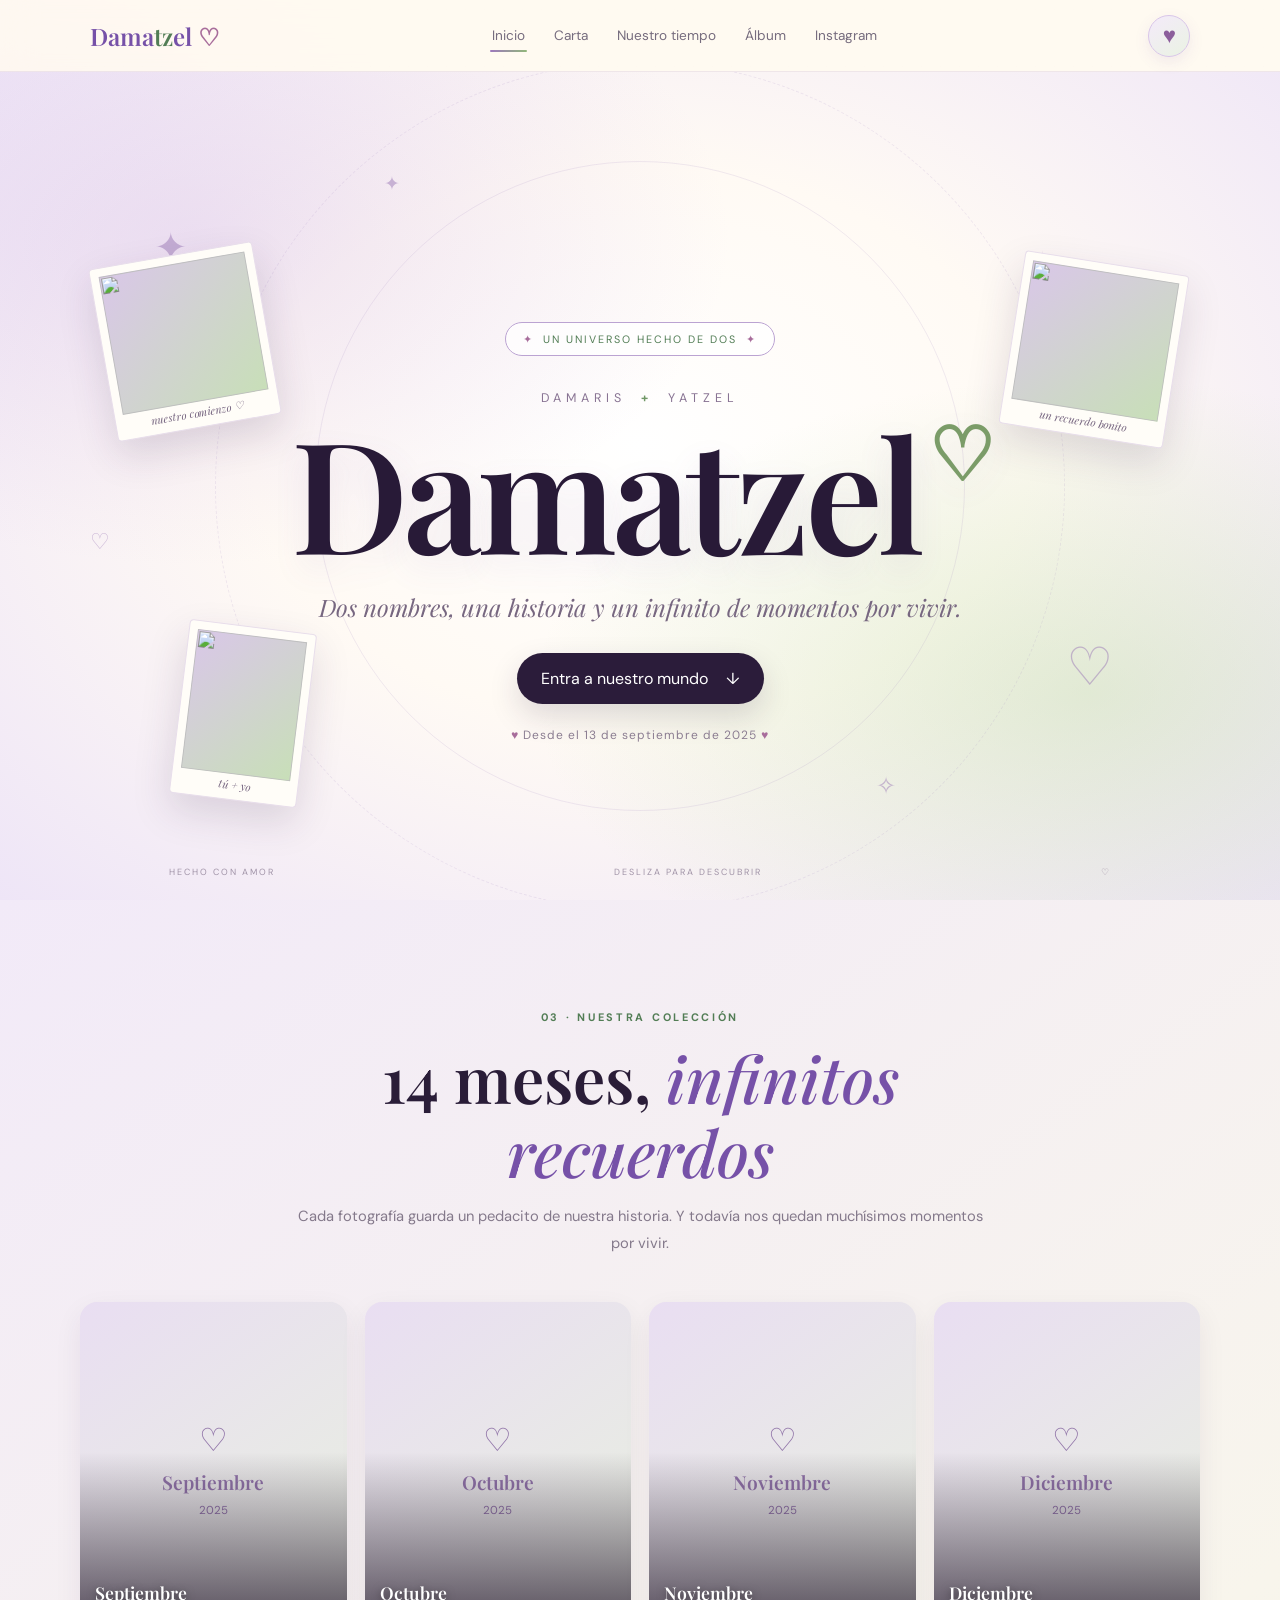
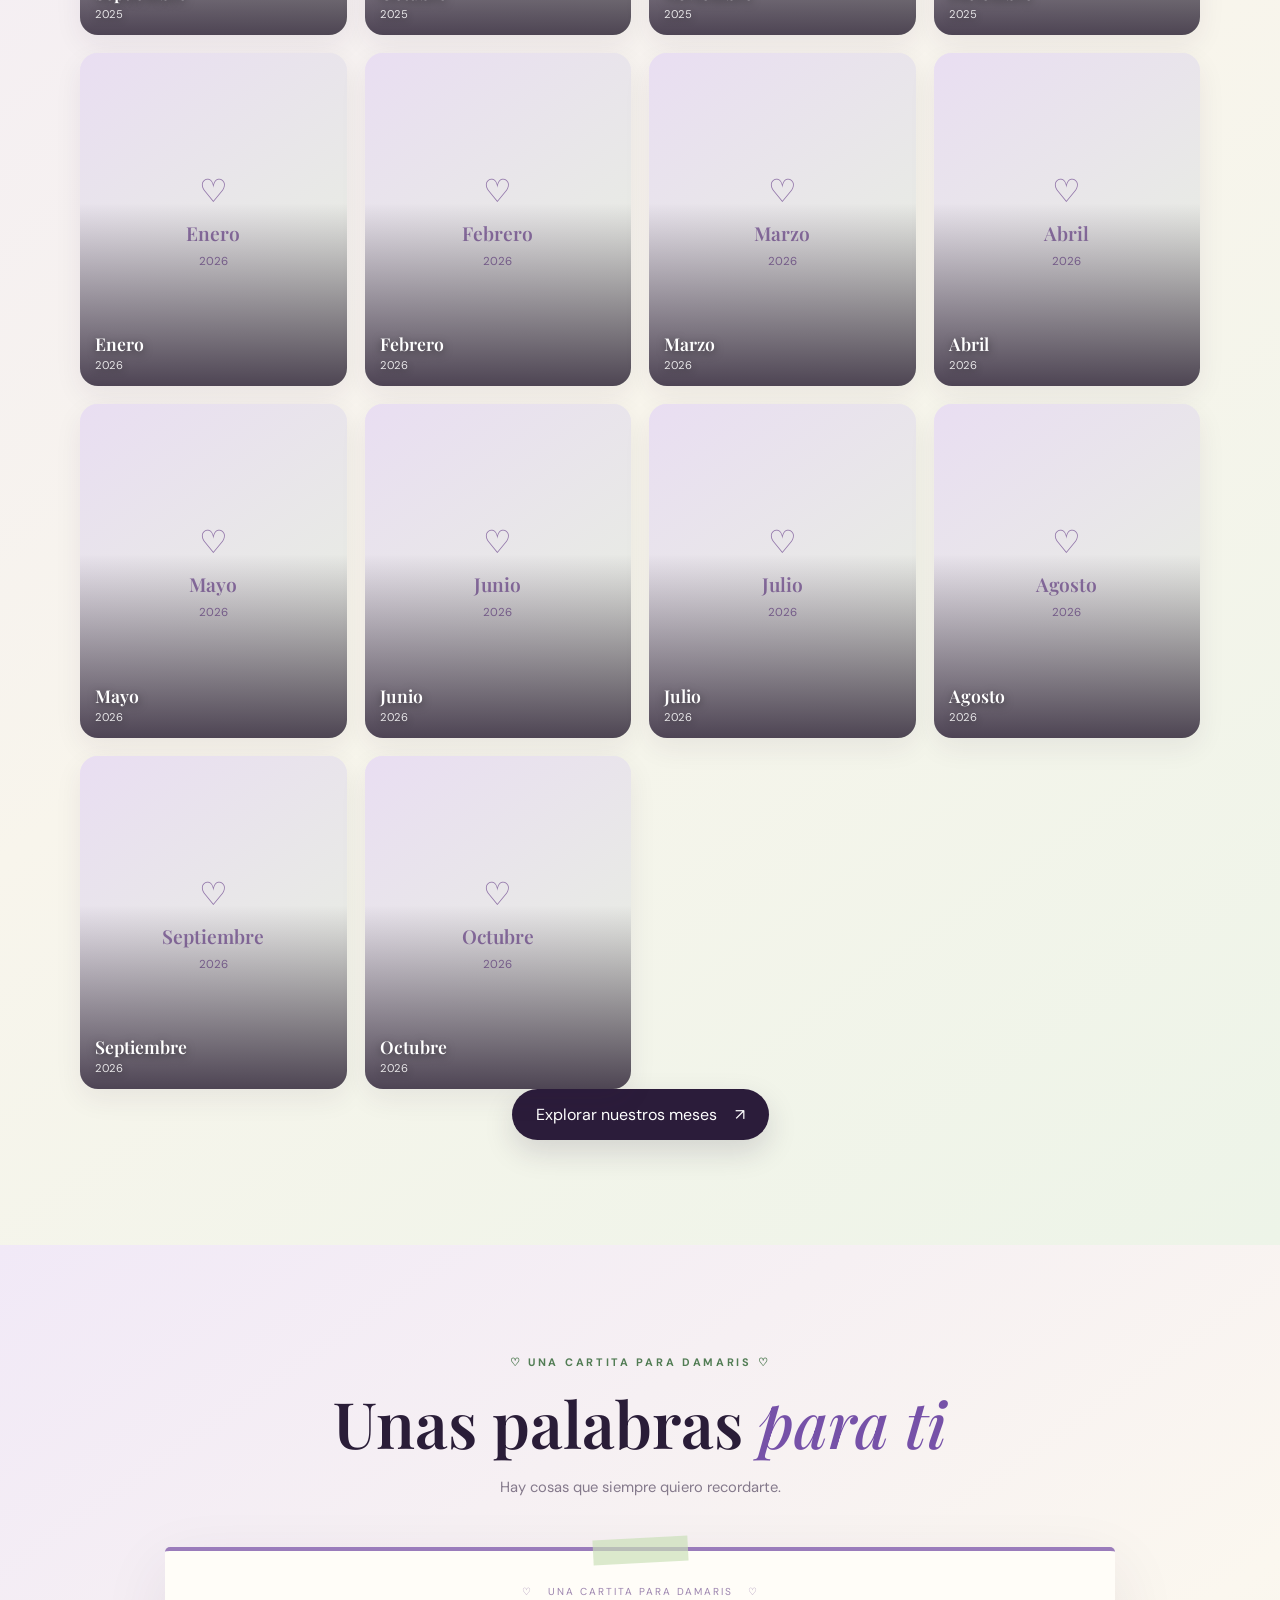
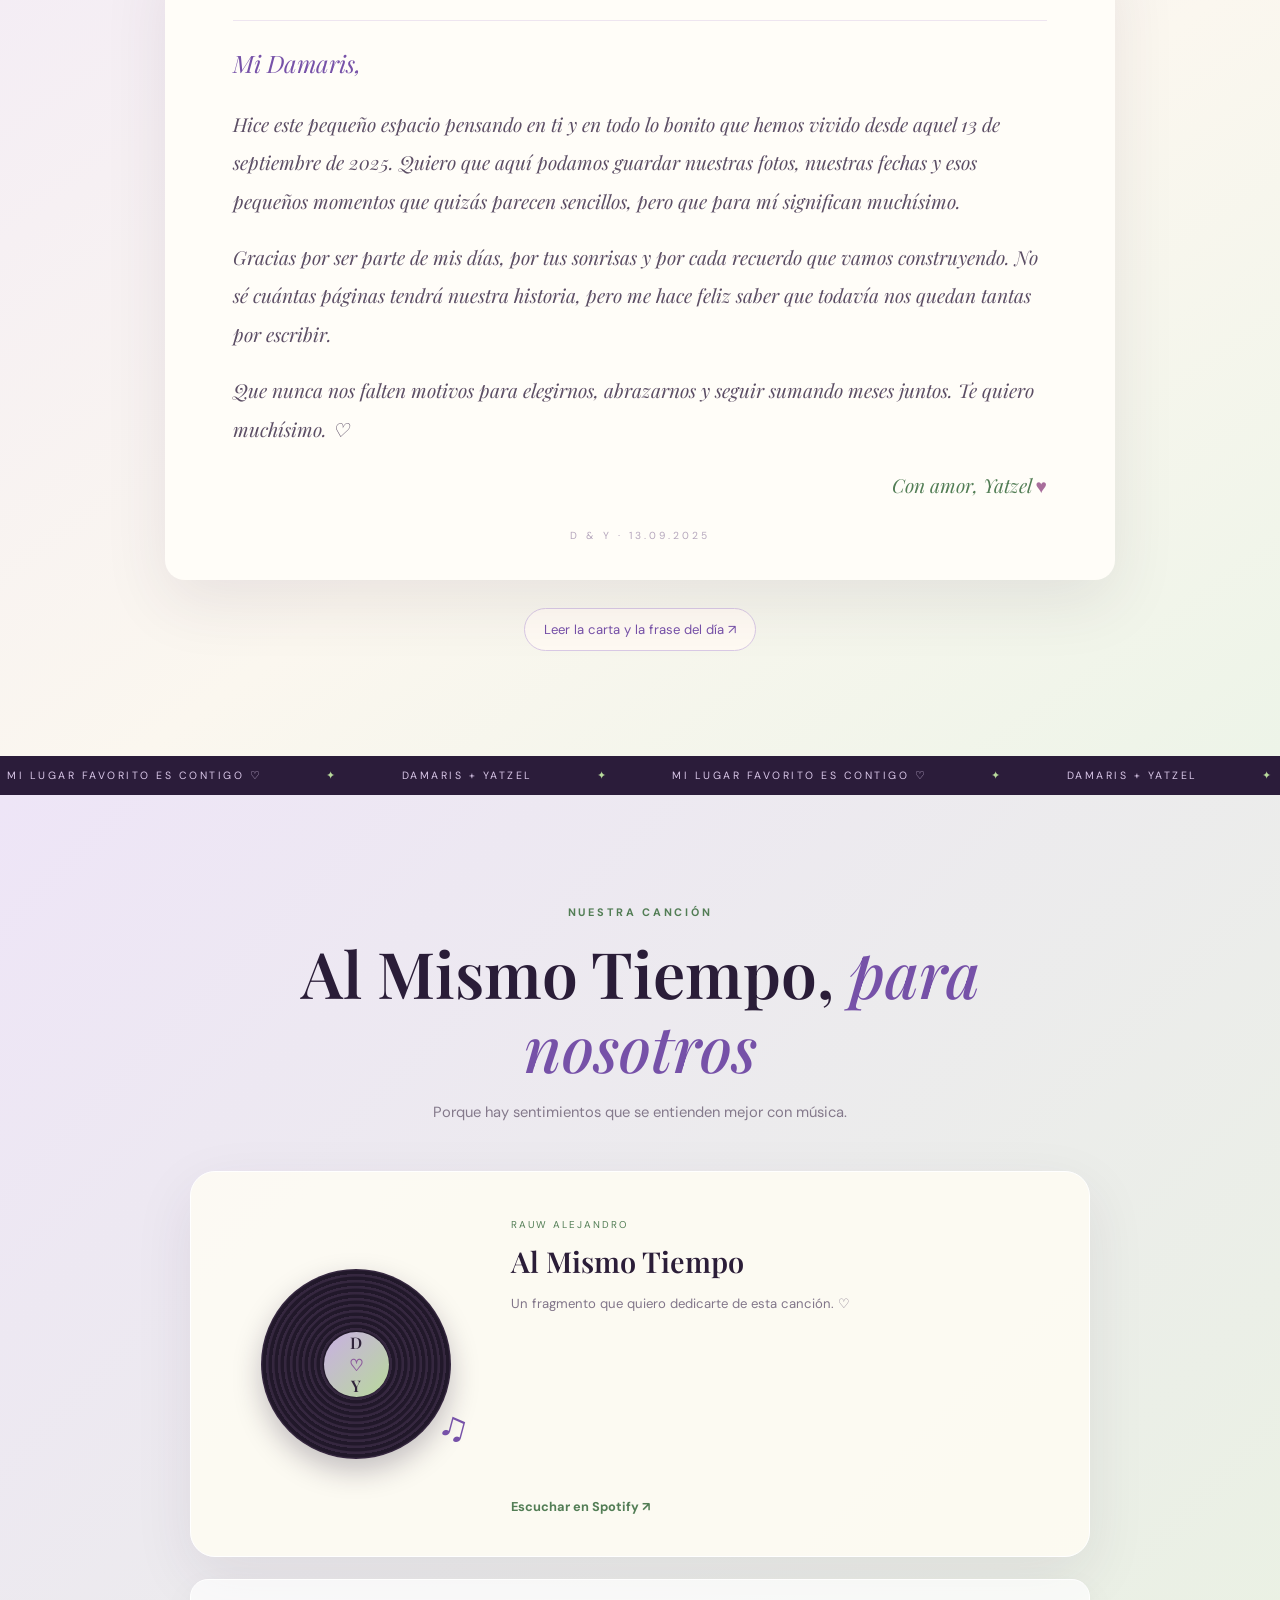
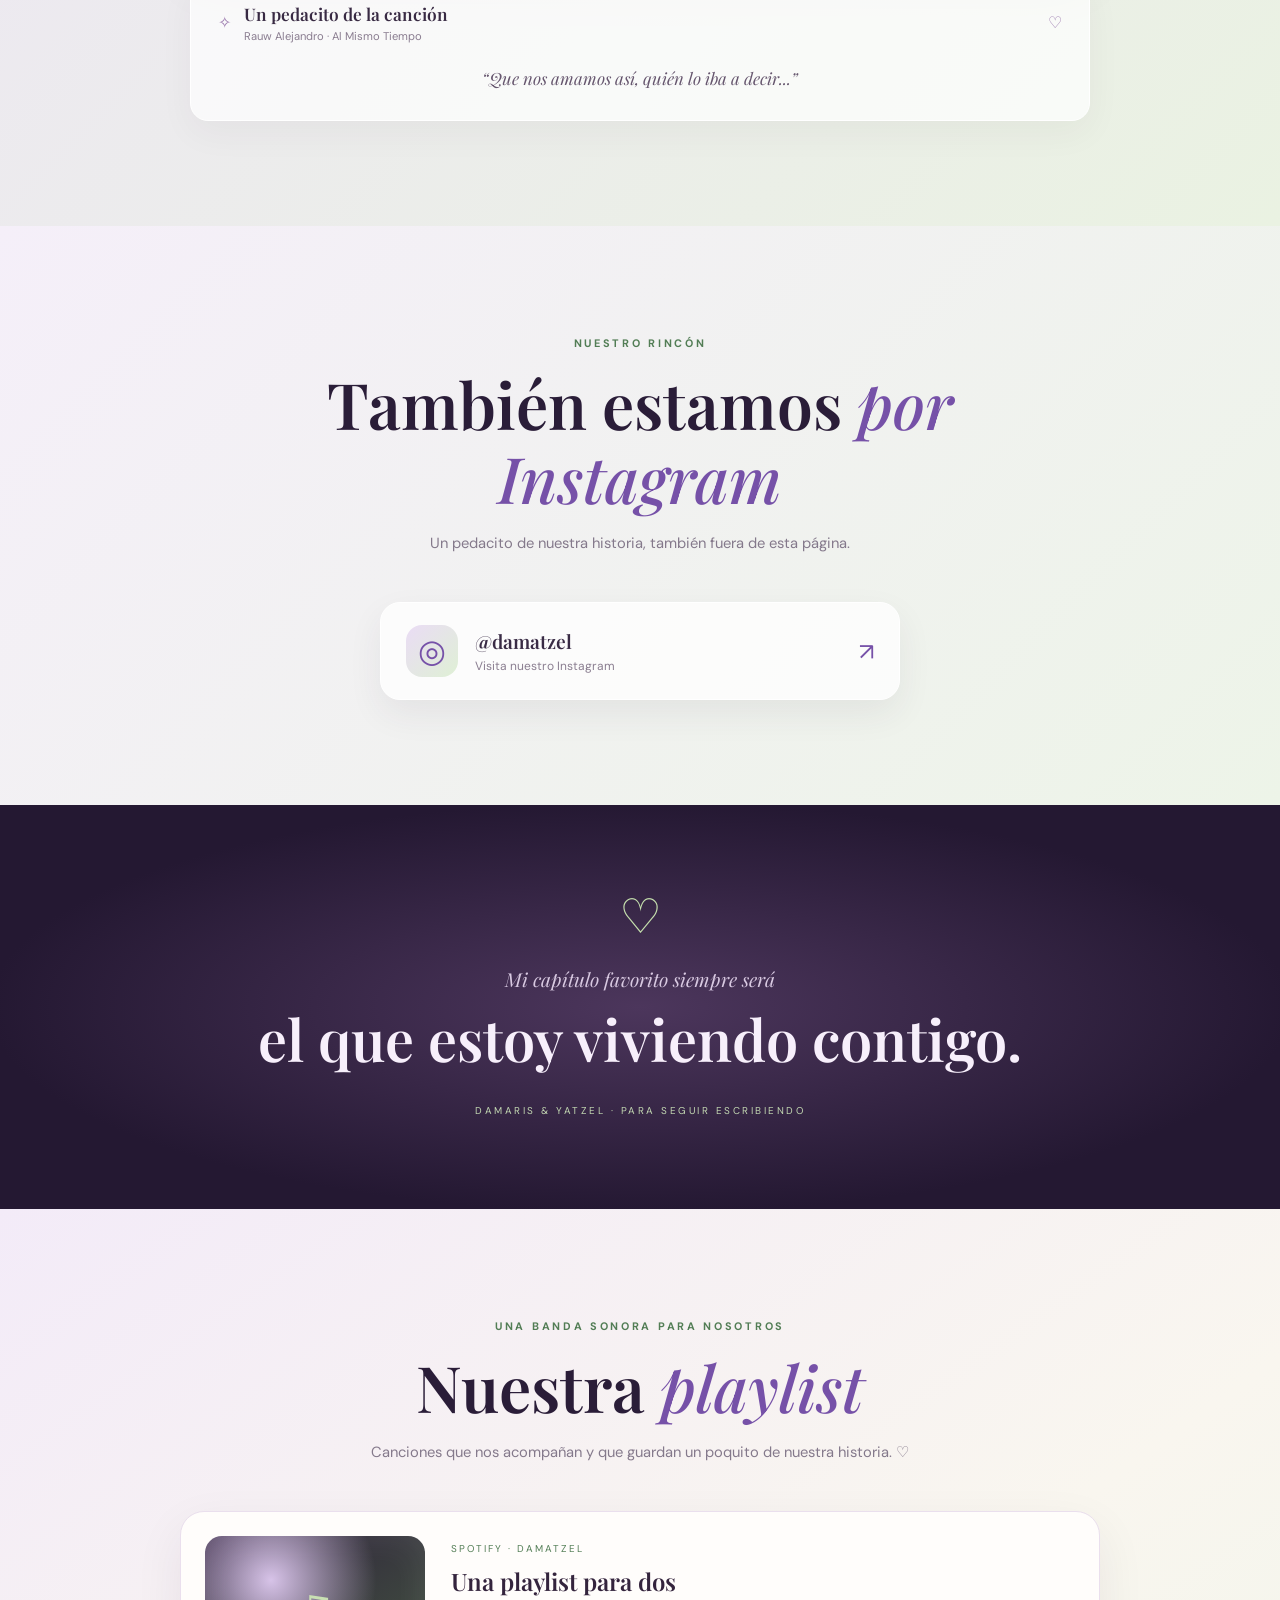
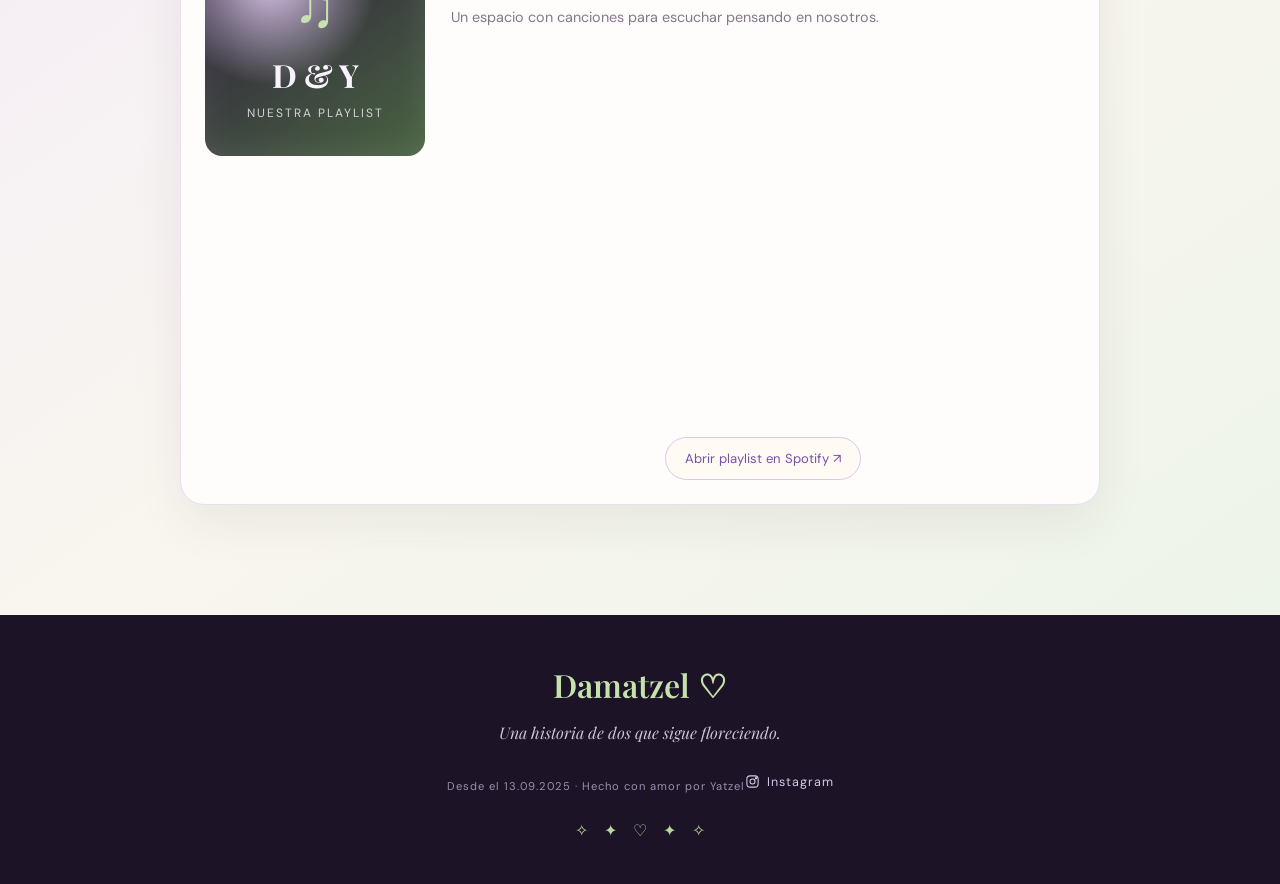
==== index.html @ e7acd014 "v1.0.1-beta Damatzel Website" ====
<!DOCTYPE html><html lang="es"><head><meta charset="UTF-8"><meta name="viewport" content="width=device-width,initial-scale=1"><meta name="theme-color" content="#24152f"><meta name="description" content="Damatzel: nuestro universo de dos."><title>Damatzel ♡ Damaris & Yatzel</title><link rel="preconnect" href="https://fonts.googleapis.com"><link rel="preconnect" href="https://fonts.gstatic.com" crossorigin><link href="https://fonts.googleapis.com/css2?family=DM+Sans:wght@400;500;600;700&family=Playfair+Display:ital,wght@0,500;0,600;0,700;1,500;1,600&display=swap" rel="stylesheet"><link rel="stylesheet" href="css/style.css"></head><body><div class="page-glow glow-a"></div><div class="page-glow glow-b"></div><div class="grain"></div><nav class="navbar"><a class="brand" href="index.html">Dama<span>tz</span>el <i>♡</i></a><div class="nav-links"><a class="active" href="index.html#inicio">Inicio</a><a href="carta.html">Carta</a><a href="tiempo.html">Nuestro tiempo</a><a href="album.html">Álbum</a><a href="index.html#instagram">Instagram</a></div><button class="heart-launch" id="heartButton" aria-label="Lanzar letras D y Y"><span>♥</span></button></nav><main><section class="hero" id="inicio">
 <div class="hero-stars" aria-hidden="true"><i>✦</i><i>✧</i><i>✿</i><i>♡</i><i>✦</i><i>✧</i><i>♡</i></div>
 <div class="hero-photo-floats" aria-hidden="true">
  <div class="float-photo float-photo-one"><img src="fotos/mes-01/foto-1.jpg" alt=""><span>nuestro comienzo ♡</span></div>
  <div class="float-photo float-photo-two"><img src="fotos/mes-02/foto-1.jpg" alt=""><span>un recuerdo bonito</span></div>
  <div class="float-photo float-photo-three"><img src="fotos/mes-03/foto-1.jpg" alt=""><span>tú + yo</span></div>
 </div>
 <div class="hero-inner">
  <div class="pill"><span>✦</span> UN UNIVERSO HECHO DE DOS <span>✦</span></div>
  <p class="names">DAMARIS <b>+</b> YATZEL</p>
  <h1>Damatzel<span>♡</span></h1>
  <p class="hero-copy">Dos nombres, una historia y un infinito de momentos por vivir.</p>
  <a class="main-btn" href="#dedicatoria">Entra a nuestro mundo <span>↓</span></a>
  <div class="hero-date"><span>♥</span> Desde el 13 de septiembre de 2025 <span>♥</span></div>
 </div>
 <div class="hero-bottom"><span>HECHO CON AMOR</span><span>DESLIZA PARA DESCUBRIR</span><span>♡</span></div>
 <div class="orbit orbit-one"></div><div class="orbit orbit-two"></div>
</section>
<section class="home-collection section" id="coleccion">
 <div class="section-head reveal"><span class="eyebrow">03 · NUESTRA COLECCIÓN</span><h2>14 meses, <em>infinitos recuerdos</em></h2><p>Cada fotografía guarda un pedacito de nuestra historia. Y todavía nos quedan muchísimos momentos por vivir.</p></div>
 <div class="home-month-grid reveal" id="homeMonthGrid"></div>
 <a class="main-btn collection-button" href="album.html">Explorar nuestros meses <span>↗</span></a>
</section>
<section class="home-letter-section section" id="dedicatoria">
 <div class="section-head reveal"><span class="eyebrow">♡ UNA CARTITA PARA DAMARIS ♡</span><h2>Unas palabras <em>para ti</em></h2><p>Hay cosas que siempre quiero recordarte.</p></div>
 <article class="letter reveal"><div class="letter-tape"></div><div class="letter-top">♡ &nbsp; UNA CARTITA PARA DAMARIS &nbsp; ♡</div>
  <div class="letter-body"><p class="dear">Mi Damaris,</p>
   <p>Hice este pequeño espacio pensando en ti y en todo lo bonito que hemos vivido desde aquel 13 de septiembre de 2025. Quiero que aquí podamos guardar nuestras fotos, nuestras fechas y esos pequeños momentos que quizás parecen sencillos, pero que para mí significan muchísimo.</p>
   <p>Gracias por ser parte de mis días, por tus sonrisas y por cada recuerdo que vamos construyendo. No sé cuántas páginas tendrá nuestra historia, pero me hace feliz saber que todavía nos quedan tantas por escribir.</p>
   <p>Que nunca nos falten motivos para elegirnos, abrazarnos y seguir sumando meses juntos. Te quiero muchísimo. ♡</p>
   <p class="signature">Con amor, Yatzel <b>♥</b></p>
  </div><div class="letter-foot">D & Y · 13.09.2025</div></article>
 <a class="back-link home-letter-link" href="carta.html">Leer la carta y la frase del día ↗</a>
</section>
<div class="ticker"><div class="ticker-track"><span>MI LUGAR FAVORITO ES CONTIGO ♡</span><span>✦</span><span>DAMARIS + YATZEL</span><span>✦</span><span>MI LUGAR FAVORITO ES CONTIGO ♡</span><span>✦</span><span>DAMARIS + YATZEL</span><span>✦</span></div></div><section class="song-section section" id="cancion">
 <div class="section-head reveal"><span class="eyebrow">NUESTRA CANCIÓN</span><h2>Al Mismo Tiempo, <em>para nosotros</em></h2><p>Porque hay sentimientos que se entienden mejor con música.</p></div>
 <div class="song-card reveal"><div class="vinyl-wrap"><div class="vinyl"><div class="vinyl-center">D<span>♡</span>Y</div></div><div class="vinyl-note">♫</div></div>
  <div class="song-content"><span class="song-kicker">RAUW ALEJANDRO</span><h3>Al Mismo Tiempo</h3><p>Un fragmento que quiero dedicarte de esta canción. ♡</p>
   <div class="spotify-frame" id="spotifyFrame"><div class="spotify-empty"><span>♫</span><b>Committed · Rauw Alejandro</b><small>Nuestra canción ♡</small></div></div>
   <a class="spotify-link" id="spotifyOpen" href="#" target="_blank" rel="noopener" hidden>Escuchar en Spotify ↗</a>
  </div>
 </div>
 <div class="lyrics-card reveal"><div class="lyrics-heading"><span>✧</span><div><b>Un pedacito de la canción</b><small>Rauw Alejandro · Al Mismo Tiempo</small></div><span>♡</span></div><div class="lyrics-text" id="lyricsText">“Que nos amamos así, quién lo iba a decir...”</div></div>
</section><section class="instagram-section section" id="instagram"><div class="section-head reveal"><span class="eyebrow">NUESTRO RINCÓN</span><h2>También estamos <em>por Instagram</em></h2><p>Un pedacito de nuestra historia, también fuera de esta página.</p></div><a class="instagram-card reveal" href="https://www.instagram.com/damatzel" target="_blank" rel="noopener"><span class="instagram-icon">◎</span><span><b>@damatzel</b><small>Visita nuestro Instagram</small></span><span class="instagram-arrow">↗</span></a></section><section class="final-section"><div class="final-heart">♡</div><p>Mi capítulo favorito siempre será</p><h2>el que estoy viviendo contigo.</h2><span>DAMARIS & YATZEL · PARA SEGUIR ESCRIBIENDO</span></section>
</main>
<section class="playlist-section section" id="playlist">
 <div class="section-head reveal"><span class="eyebrow">UNA BANDA SONORA PARA NOSOTROS</span><h2>Nuestra <em>playlist</em></h2><p>Canciones que nos acompañan y que guardan un poquito de nuestra historia. ♡</p></div>
 <div class="playlist-card reveal">
  <div class="playlist-cover"><span>♫</span><b>D & Y</b><small>nuestra playlist</small></div>
  <div class="playlist-player"><span class="song-kicker">SPOTIFY · DAMATZEL</span><h3>Una playlist para dos</h3><p>Un espacio con canciones para escuchar pensando en nosotros.</p>
   <iframe title="Nuestra playlist de Spotify" src="https://open.spotify.com/embed/playlist/7DwwKY66xUfmADkGNEHKrC?si=df0e88a4c7e1416f" width="100%" height="352" frameborder="0" allow="autoplay; clipboard-write; encrypted-media; fullscreen; picture-in-picture" loading="lazy"></iframe>
   <a class="back-link" href="https://open.spotify.com/playlist/7DwwKY66xUfmADkGNEHKrC?si=df0e88a4c7e1416f" target="_blank" rel="noopener">Abrir playlist en Spotify ↗</a>
  </div>
 </div>
</section>
<footer><div class="footer-brand">Damatzel ♡</div><p>Una historia de dos que sigue floreciendo.</p><small>Desde el 13.09.2025 · Hecho con amor por Yatzel</small><a class="footer-instagram" href="https://www.instagram.com/_bryqnn" target="_blank" rel="noopener" aria-label="Instagram de Yatzel"><svg viewBox="0 0 24 24" aria-hidden="true"><rect x="3" y="3" width="18" height="18" rx="5"></rect><circle cx="12" cy="12" r="4"></circle><circle cx="17.5" cy="6.8" r="1"></circle></svg><span>Instagram</span></a><div class="footer-stars">✧　✦　♡　✦　✧</div></footer><div class="hearts-layer" id="heartsLayer" aria-hidden="true"></div><script src="js/home-gallery.js"></script><script src="js/config.js"></script><script src="js/song.js"></script><script src="js/app.js"></script></body></html>
---- css/style.css ----
*{box-sizing:border-box}html{scroll-behavior:smooth}body{margin:0;color:#30243b;background:#fffaf3;font-family:"DM Sans",sans-serif;overflow-x:hidden}a{color:inherit;text-decoration:none}button{font:inherit}.page-glow{position:fixed;z-index:-3;pointer-events:none;border-radius:50%;filter:blur(100px);opacity:.38}.glow-a{width:520px;height:520px;background:#c7a4ed;top:4%;left:-260px}.glow-b{width:560px;height:560px;background:#b8d99b;right:-280px;top:45%}.grain{position:fixed;inset:0;z-index:-2;pointer-events:none;opacity:.12;background-image:radial-gradient(#7651a8 0.6px,transparent .6px);background-size:19px 19px}.navbar{height:72px;position:sticky;top:0;z-index:20;display:flex;align-items:center;justify-content:space-between;padding:0 clamp(18px,7vw,100px);background:#fffaf0dc;backdrop-filter:blur(17px);border-bottom:1px solid #7651a81e}.brand,.footer-brand{font:600 1.5rem "Playfair Display";color:#7651a8}.brand span{color:#527d55}.brand i{font-style:normal;color:#a86d9b}.nav-links{display:flex;gap:25px;color:#766c7e;font-size:.85rem}.nav-links a:hover{color:#7651a8}.heart-launch{width:42px;height:42px;border-radius:50%;border:1px solid #d8c5e8;background:linear-gradient(145deg,#f4eafa,#eaf3e3);color:#8c5e9c;font-size:1.4rem;cursor:pointer;box-shadow:0 5px 15px #7651a81a;transition:.25s}.heart-launch:hover{transform:scale(1.12) rotate(-10deg)}.hero{min-height:calc(100vh - 72px);display:grid;place-items:center;text-align:center;position:relative;overflow:hidden;background:radial-gradient(ellipse at 50% 45%,#fff 0,#fffaf4 43%,#eee5f7 100%)}.hero:before{content:"";position:absolute;inset:0;background:radial-gradient(ellipse at 15% 20%,#c8a9e64c,transparent 35%),radial-gradient(ellipse at 85% 75%,#b7d99b5c,transparent 36%)}.hero-inner{position:relative;z-index:2;padding:65px 20px 95px;animation:heroIn 1.2s both}.pill{display:inline-flex;gap:9px;align-items:center;border:1px solid #bba3d2;border-radius:99px;padding:9px 17px;color:#527d55;background:#ffffffb8;font-size:.67rem;letter-spacing:2px}.pill span{color:#a86d9b}.names{margin:34px 0 7px;color:#887393;letter-spacing:5px;font-size:.78rem}.names b{color:#709766;margin:0 7px}.hero h1{font:600 clamp(4.2rem,13vw,9.7rem)/1 "Playfair Display";letter-spacing:-5px;color:#281a37;margin:0;text-shadow:0 12px 35px #7651a81c}.hero h1 span{color:#7b9c68;font-size:.48em;vertical-align:top;margin-left:8px;display:inline-block;animation:heartbeat 1.8s infinite}.hero-copy{font:italic clamp(1.1rem,3vw,1.5rem) "Playfair Display";color:#776780;margin:23px 0 30px}.main-btn{display:inline-flex;gap:18px;align-items:center;background:#2b1c3a;color:#fff;padding:15px 24px;border-radius:99px;box-shadow:0 12px 30px #2b1c3a26;transition:.3s}.main-btn:hover{background:#7651a8;transform:translateY(-4px)}.hero-date{margin-top:23px;font-size:.75rem;color:#8b7d91;letter-spacing:1px}.hero-date span{color:#a86d9b}.hero-stars i{position:absolute;font-style:normal;color:#9c7ab7;opacity:.5;animation:float 6s ease-in-out infinite}.hero-stars i:nth-child(1){left:12%;top:18%;font-size:2.5rem}.hero-stars i:nth-child(2){right:17%;top:20%;font-size:3rem;animation-delay:-2s}.hero-stars i:nth-child(3){left:19%;bottom:20%;font-size:2.3rem;animation-delay:-4s}.hero-stars i:nth-child(4){right:13%;bottom:24%;font-size:3.3rem;animation-delay:-1s}.hero-stars i:nth-child(5){left:30%;top:12%;font-size:1.2rem}.hero-stars i:nth-child(6){right:30%;bottom:12%;font-size:1.5rem}.hero-stars i:nth-child(7){left:7%;top:55%;font-size:1.4rem}.orbit{position:absolute;width:min(70vw,650px);height:min(70vw,650px);border:1px solid #9a7cbb25;border-radius:50%;animation:orbit 40s linear infinite}.orbit-two{width:min(90vw,850px);height:min(90vw,850px);border-style:dashed;animation-direction:reverse}.hero-bottom{position:absolute;bottom:22px;left:0;right:0;display:flex;justify-content:space-around;color:#a093a7;font-size:.56rem;letter-spacing:2px}.ticker{overflow:hidden;background:#2b1c3a;color:#d9c7e8;padding:13px 0;white-space:nowrap}.ticker-track{display:flex;justify-content:space-around;gap:50px;min-width:900px;font-size:.66rem;letter-spacing:2.5px;animation:marquee 25s linear infinite}.ticker-track span:nth-child(even){color:#b7d99b}.section{padding:105px 22px}.section-head{text-align:center;max-width:700px;margin:0 auto 46px}.eyebrow{font-size:.68rem;letter-spacing:2.7px;color:#527d55;font-weight:700}.section-head h2{font:600 clamp(2.3rem,6vw,4rem)/1.15 "Playfair Display";color:#2a1d38;margin:15px 0}.section-head h2 em{color:#7651a8;font-weight:500}.section-head>p{color:#84798b;line-height:1.8;font-size:.92rem}.dedication{background:linear-gradient(140deg,#f0e6f9eF,#f8f4e9eF);position:relative}.dedication:before{content:"♡";position:absolute;right:4%;top:8%;font:10rem "Playfair Display";color:#7651a8;opacity:.06}.letter{max-width:770px;margin:auto;background:#fffdf8;border-radius:5px 5px 20px 20px;padding:34px clamp(24px,6vw,68px) 38px;box-shadow:0 22px 65px #3b2a4a18;position:relative;border-top:4px solid #9a7cbb}.letter-tape{position:absolute;width:95px;height:25px;top:-13px;left:calc(50% - 47px);background:#c9e0b7aa;transform:rotate(-3deg)}.letter-top{text-align:center;color:#9b83ae;font-size:.63rem;letter-spacing:2px;padding-bottom:22px;border-bottom:1px solid #eee5f0}.letter-body{font:italic clamp(1rem,2.1vw,1.2rem)/2 "Playfair Display";color:#5c4e65}.letter-body p{margin:18px 0}.letter-body .dear{font-size:1.5rem;color:#7651a8}.signature{text-align:right;color:#527d55!important}.signature b{color:#a86d9b}.letter-foot{text-align:center;font-size:.64rem;letter-spacing:3px;color:#b5a6bc;margin-top:25px}.quote-row{display:flex;justify-content:center;align-items:center;gap:16px;margin:45px auto 0;color:#7651a8}.quote-row span{font:3rem "Playfair Display";color:#a77eb5}.quote-row p{font:italic 1.1rem "Playfair Display";color:#796b82;text-align:center}.time-section{background:#fffaf3}.time-card{max-width:850px;margin:auto;background:linear-gradient(135deg,#251832,#3d2a50 60%,#344d3a);border-radius:28px;padding:clamp(28px,6vw,55px) 20px;color:#fff;text-align:center;position:relative;overflow:hidden;box-shadow:0 25px 70px #2a1b382c}.time-card:before,.time-card:after{content:"";position:absolute;border:1px solid #ffffff12;border-radius:50%;width:390px;height:390px;pointer-events:none}.time-card:before{left:-240px;top:-240px}.time-card:after{right:-250px;bottom:-270px}.card-sparkle{position:absolute;right:35px;top:25px;color:#c9e4ae;font-size:2rem}.time-label,.next-label{font-size:.68rem;letter-spacing:2.8px;color:#d9c9e7;position:relative}.elapsed-grid,.countdown-grid{display:grid;grid-template-columns:repeat(4,1fr);gap:10px;max-width:640px;margin:25px auto;position:relative}.elapsed-grid strong,.countdown-grid strong{display:block;font:600 clamp(2rem,6vw,3.7rem) "Playfair Display";color:#c4e2a9;font-variant-numeric:tabular-nums}.elapsed-grid span,.countdown-grid span{font-size:.62rem;letter-spacing:2px;color:#d7cbdc}.since-date{color:#d7cbdc;font-size:.82rem}.since-date b{color:#fff}.divider-heart{color:#b7d99b;margin:28px 0}.next-label{color:#cdb4e5}.countdown-grid{margin:17px auto 8px}.countdown-grid strong{color:#e1c9f4}.next-caption{color:#e2d5eb;font:italic 1.05rem "Playfair Display";margin:14px 0}.month-badge{display:inline-block;margin-top:9px;padding:8px 14px;border:1px solid #ffffff38;border-radius:99px;color:#d4e7c4;font-size:.75rem}.memories-section{background:linear-gradient(180deg,#f3eef8,#fbf8f0)}.folder-tip{max-width:850px;margin:0 auto 30px;padding:18px 22px;display:flex;gap:15px;align-items:center;background:#ffffffbd;border:1px solid #e5d9ef;border-radius:16px;box-shadow:0 9px 25px #49365a0b}.folder-icon{font-size:2rem}.folder-tip b{font:600 1.04rem "Playfair Display";color:#342640}.folder-tip p{font-size:.78rem;line-height:1.6;margin:5px 0 0;color:#83788b}.folder-tip code{background:#eee5f5;padding:2px 5px;border-radius:4px;color:#7651a8}.folder-heart{margin-left:auto;color:#9c7ab7;font-size:2rem}.memory-grid{max-width:1050px;margin:auto;display:grid;grid-template-columns:repeat(3,1fr);gap:20px}.memory-card{background:#fff;border:1px solid #e8e0eb;border-radius:18px;overflow:hidden;box-shadow:0 8px 25px #30243b0b;transition:transform .35s,box-shadow .35s;animation:cardIn .65s both}.memory-card:hover{transform:translateY(-7px);box-shadow:0 18px 35px #30243b19}.memory-photo{height:220px;background:linear-gradient(140deg,#e9def4,#e6efdc);position:relative;overflow:hidden;display:grid;place-items:center;cursor:zoom-in}.memory-photo img{width:100%;height:100%;object-fit:cover;transition:transform .7s}.memory-card:hover .memory-photo img{transform:scale(1.06)}.photo-placeholder{text-align:center;color:#89769a;padding:15px}.photo-placeholder .big-heart{display:block;font-size:2rem;color:#a77eb5;margin-bottom:8px}.photo-placeholder b{display:block;font:600 1.3rem "Playfair Display"}.photo-placeholder small{display:block;margin-top:6px;font-size:.7rem;color:#8d8194}.memory-info{padding:17px 18px 19px}.memory-info h3{font:600 1.23rem "Playfair Display";margin:0 0 5px;color:#392b45}.memory-info p{margin:0;color:#8a7e90;font-size:.76rem}.memory-info .filename{margin-top:12px;padding:7px 9px;background:#f4eff8;border-radius:7px;color:#7651a8;font:.68rem "DM Sans";overflow-wrap:anywhere}.end-note{text-align:center;margin:45px 0 0;color:#887b90;font:italic 1.25rem "Playfair Display"}.end-note span{color:#a86d9b}.song-section{background:linear-gradient(135deg,#eee5f7,#eaf2e2)}.song-card{max-width:900px;margin:auto;display:grid;grid-template-columns:250px 1fr;gap:30px;align-items:center;padding:clamp(22px,4vw,40px);border-radius:25px;background:#fffdf4d9;box-shadow:0 20px 60px #39274716;border:1px solid #fff}.vinyl-wrap{display:grid;place-items:center;position:relative;min-height:220px}.vinyl{width:190px;height:190px;border-radius:50%;background:repeating-radial-gradient(circle,#21182a 0 3px,#35273f 4px 6px);display:grid;place-items:center;box-shadow:0 12px 28px #21152f40;animation:spin 14s linear infinite}.vinyl-center{width:65px;height:65px;border-radius:50%;background:linear-gradient(135deg,#c9b0e3,#b8d99b);display:grid;place-items:center;font:600 1rem "Playfair Display";color:#30243b}.vinyl-center span{color:#8d5b9c}.vinyl-note{position:absolute;right:12px;bottom:22px;font-size:2.5rem;color:#7651a8;transform:rotate(15deg)}.song-kicker{font-size:.62rem;letter-spacing:2px;color:#527d55}.song-content h3{font:600 1.8rem "Playfair Display";margin:9px 0;color:#2b1d38}.song-content>p{color:#817589;font-size:.82rem;line-height:1.6}.song-content code{background:#eee5f5;padding:2px 5px;border-radius:4px;color:#7651a8}.spotify-frame{margin-top:17px;min-height:100px}.spotify-frame iframe{width:100%;height:152px;border:0;border-radius:12px}.spotify-empty{height:105px;border-radius:13px;background:#261b31;color:#c9e4ae;display:flex;flex-direction:column;justify-content:center;align-items:center;gap:5px}.spotify-empty span{font-size:1.4rem}.spotify-empty b{font:600 1rem "Playfair Display"}.spotify-empty small{font-size:.68rem;color:#c8bacf}.spotify-link{display:inline-block;margin-top:10px;color:#527d55;font-size:.8rem;font-weight:700}.lyrics-card{max-width:900px;margin:22px auto 0;padding:22px 27px;border-radius:18px;background:#ffffffb8;border:1px solid #ffffff;box-shadow:0 12px 35px #3927470c}.lyrics-heading{display:flex;gap:13px;align-items:center;color:#9a78ad}.lyrics-heading div{flex:1}.lyrics-heading b{display:block;font:600 1.08rem "Playfair Display";color:#382a43}.lyrics-heading small{display:block;color:#8a7d90;font-size:.7rem;margin-top:4px}.lyrics-text{text-align:center;font:italic 1.05rem/1.8 "Playfair Display";color:#66566e;padding:20px 10px 5px}.lyrics-text small{font: .72rem/1.6 "DM Sans";color:#9a8da0}.promises-section{background:#fffaf3}.promise-grid{max-width:950px;margin:auto;display:grid;grid-template-columns:repeat(4,1fr);gap:15px}.promise{padding:25px 19px;border-radius:18px;background:linear-gradient(145deg,#f5eefb,#f0f5e9);border:1px solid #fff;box-shadow:0 10px 25px #3523400b;transition:.3s}.promise:hover{transform:translateY(-6px) rotate(-1deg)}.promise>span{font-size:1.8rem}.promise h3{font:600 1.1rem "Playfair Display";color:#3c2d48;margin:14px 0 8px}.promise p{font-size:.78rem;line-height:1.65;color:#82768a;margin:0}.final-section{text-align:center;padding:80px 20px 90px;background:radial-gradient(ellipse at center,#4c365c,#241832 72%);color:#f7effb}.final-heart{font-size:3rem;color:#c6e1ae;animation:heartbeat 1.8s infinite}.final-section p{font:italic 1.2rem "Playfair Display";color:#d8c9e1;margin:18px 0 8px}.final-section h2{font:600 clamp(2rem,5vw,3.6rem) "Playfair Display";margin:0 0 22px}.final-section>span{font-size:.62rem;letter-spacing:2.5px;color:#c4d9b3}footer{text-align:center;padding:48px 20px 42px;background:#1c1327;color:#e9dff0}.footer-brand{font-size:2rem;color:#c5e1ac}footer p{font:italic 1rem "Playfair Display";color:#d0c3d9}footer small{font-size:.7rem;color:#9e8eaa;letter-spacing:1px}.footer-stars{color:#b7d99b;margin-top:23px}.lightbox{display:none;position:fixed;inset:0;z-index:50;background:#160d20ed;place-items:center;padding:35px}.lightbox.open{display:grid;animation:fadeIn .25s}.lightbox img{max-width:min(90vw,950px);max-height:78vh;object-fit:contain;border-radius:10px;box-shadow:0 20px 70px #0007}.lightbox p{color:#fff;font:italic 1rem "Playfair Display"}.lightbox-close{position:absolute;right:25px;top:15px;border:0;background:none;color:#fff;font-size:2.5rem;cursor:pointer}.hearts-layer{position:fixed;inset:0;pointer-events:none;z-index:60;overflow:hidden}.burst-heart{position:absolute;bottom:-30px;animation:heartRise 3s ease-out forwards;font:700 24px "Playfair Display";text-shadow:0 3px 10px #0001}@keyframes heroIn{from{opacity:0;transform:translateY(25px)}to{opacity:1;transform:none}}@keyframes float{50%{transform:translateY(-20px) rotate(12deg)}}@keyframes orbit{to{transform:rotate(360deg)}}@keyframes heartbeat{50%{transform:scale(1.2)}}@keyframes marquee{to{transform:translateX(-25%)}}@keyframes cardIn{from{opacity:0;transform:translateY(18px)}to{opacity:1;transform:none}}@keyframes fadeIn{from{opacity:0}to{opacity:1}}@keyframes spin{to{transform:rotate(360deg)}}@keyframes heartRise{0%{transform:translateY(0) scale(.5) rotate(0);opacity:0}15%{opacity:1}100%{transform:translateY(-110vh) scale(1.5) rotate(30deg);opacity:0}}.reveal{opacity:0;transform:translateY(22px);transition:opacity .75s ease,transform .75s ease}.reveal.visible{opacity:1;transform:none}@media(max-width:800px){.nav-links{gap:13px}.nav-links a{font-size:.73rem}.memory-grid{grid-template-columns:repeat(2,1fr)}.promise-grid{grid-template-columns:repeat(2,1fr)}.song-card{grid-template-columns:190px 1fr}.vinyl{width:155px;height:155px}.section{padding:80px 18px}}@media(max-width:560px){.navbar{height:62px;padding:0 13px}.nav-links{gap:9px}.nav-links a{font-size:.66rem}.nav-links a:nth-child(1){display:none}.brand{font-size:1.25rem}.heart-launch{width:36px;height:36px}.hero{min-height:calc(92vh - 62px)}.hero h1{font-size:clamp(3.7rem,17vw,5.5rem);letter-spacing:-3px}.pill{font-size:.55rem;letter-spacing:1px}.hero-stars i:nth-child(1){left:5%}.hero-stars i:nth-child(2){right:5%}.hero-bottom{font-size:.47rem;letter-spacing:1px}.memory-grid{grid-template-columns:1fr}.memory-photo{height:230px}.elapsed-grid,.countdown-grid{gap:4px}.elapsed-grid span,.countdown-grid span{font-size:.49rem;letter-spacing:1px}.elapsed-grid strong,.countdown-grid strong{font-size:clamp(1.65rem,9vw,2.4rem)}.folder-tip{align-items:flex-start;padding:15px}.folder-heart{display:none}.song-card{grid-template-columns:1fr;text-align:center;gap:5px}.vinyl-wrap{min-height:180px}.vinyl{width:150px;height:150px}.song-content h3{font-size:1.6rem}.promise-grid{gap:10px}.promise{padding:20px 14px}.letter{padding:29px 23px}.section-head{margin-bottom:32px}.quote-row{gap:6px}.quote-row p{font-size:1rem}}

/* Paginas independientes, album mensual y enlaces */
.nav-links a{white-space:nowrap}.instagram-section{background:linear-gradient(135deg,#f5eff9,#edf4e8)}.instagram-card{max-width:520px;margin:0 auto;display:flex;align-items:center;gap:17px;padding:22px 25px;border:1px solid #fff;border-radius:20px;background:#ffffffc9;box-shadow:0 14px 35px #39274712;transition:.3s}.instagram-card:hover{transform:translateY(-5px);box-shadow:0 20px 45px #3927471c}.instagram-icon{width:52px;height:52px;border-radius:16px;display:grid;place-items:center;background:linear-gradient(135deg,#eadcf5,#dff0d5);font-size:2rem;color:#7651a8}.instagram-card b,.instagram-card small{display:block}.instagram-card b{font:600 1.2rem 'Playfair Display';color:#392b45}.instagram-card small{font-size:.75rem;color:#8a7e90;margin-top:4px}.instagram-arrow{margin-left:auto;color:#7651a8;font-size:1.5rem}.inner-page{min-height:70vh;padding:0 20px 75px}.page-hero{text-align:center;padding:75px 15px 45px}.page-hero .eyebrow{font-size:.68rem;letter-spacing:2.5px;color:#6f9361}.page-hero h1{font:600 clamp(2.6rem,7vw,5rem)/1.1 'Playfair Display';color:#2b1d38;margin:15px 0}.page-hero h1 em{color:#7651a8}.page-hero p{color:#82768a;font-size:.95rem;line-height:1.7}.dedication-stack{max-width:850px;margin:auto;display:grid;gap:22px}.note-card{padding:28px 32px;border:1px solid #fff;border-radius:19px;background:#fffdf8d9;box-shadow:0 12px 30px #3927470d}.note-card>span{font-size:.65rem;letter-spacing:2px;color:#6e9361}.note-card h2{font:600 1.7rem 'Playfair Display';color:#392b45;margin:10px 0}.note-card p{font:1rem/1.85 'Playfair Display';color:#75677e;margin:0}.back-link{display:block;width:max-content;margin:40px auto 0;padding:12px 19px;border:1px solid #d9c9e5;border-radius:99px;color:#7651a8;background:#fffaf3;font-size:.82rem}.back-link:hover{background:#f1e9f7}.time-page-section{padding:10px 0 40px}.timeline{max-width:720px;margin:0 auto;display:grid;gap:16px}.timeline-item{padding:22px 26px;border-left:3px solid #9c7ab7;border-radius:0 15px 15px 0;background:#ffffffb8}.timeline-item span{font-size:.65rem;letter-spacing:2px;color:#6e9361}.timeline-item h2{font:600 1.5rem 'Playfair Display';margin:7px 0;color:#392b45}.timeline-item p{margin:0;color:#82768a;line-height:1.7;font-size:.86rem}.album-month-grid{max-width:1000px;margin:0 auto;display:grid;grid-template-columns:repeat(3,minmax(0,1fr));gap:16px}.album-month-card{min-height:150px;padding:20px;display:flex;align-items:center;gap:15px;position:relative;overflow:hidden;border:1px solid #fff;border-radius:19px;background:linear-gradient(140deg,#fffdf9,#f0e8f7);box-shadow:0 10px 27px #3927470c;transition:.3s}.album-month-card:hover{transform:translateY(-5px);box-shadow:0 18px 36px #39274719}.month-number{position:absolute;right:12px;top:7px;font:600 3.2rem 'Playfair Display';color:#7651a810}.month-flower{font-size:2rem;color:#8cae78}.album-month-card small{font-size:.68rem;color:#8d8194}.album-month-card h2{font:600 1.3rem 'Playfair Display';margin:3px 0;color:#392b45}.album-month-card p{font-size:.72rem;color:#887b90;margin:0}.month-open{margin-left:auto;color:#7651a8;font-size:1.3rem}.month-photo-grid{max-width:1050px;margin:0 auto;display:grid;grid-template-columns:repeat(3,minmax(0,1fr));gap:18px}.month-photo-card{aspect-ratio:4/5;position:relative;overflow:hidden;border:1px solid #fff;border-radius:17px;background:linear-gradient(145deg,#eee3f5,#e8f0df);box-shadow:0 10px 25px #39274712}.month-photo-card img{width:100%;height:100%;object-fit:cover;display:block}.month-photo-placeholder{position:absolute;inset:0;display:grid;place-content:center;text-align:center;color:#9a82ac;gap:8px}.month-photo-placeholder span{font-size:2rem}.month-photo-placeholder b{font:italic 1rem 'Playfair Display';font-weight:500}.month-photo-placeholder[hidden]{display:none}
@media(max-width:900px){.album-month-grid{grid-template-columns:repeat(2,minmax(0,1fr))}.month-photo-grid{grid-template-columns:repeat(2,minmax(0,1fr))}}
@media(max-width:620px){.navbar{height:auto;min-height:62px;padding:10px 12px;gap:9px;flex-wrap:wrap}.brand{font-size:1.25rem}.nav-links{order:3;width:100%;justify-content:flex-start;overflow-x:auto;gap:19px;padding:4px 1px 6px;scrollbar-width:none}.nav-links::-webkit-scrollbar{display:none}.nav-links a{font-size:.75rem}.heart-launch{margin-left:auto}.hero{min-height:calc(86vh - 90px)}.hero-inner{padding:55px 15px 80px}.hero h1{font-size:clamp(3.5rem,16vw,5.4rem)}.section{padding:65px 16px}.section-head h2{font-size:clamp(2rem,9vw,3rem)}.song-card{grid-template-columns:1fr;text-align:center}.song-card .vinyl-wrap{min-height:165px}.song-content h3{font-size:1.55rem}.lyrics-card{padding:19px 17px}.inner-page{padding:0 14px 55px}.page-hero{padding:55px 8px 30px}.page-hero h1{font-size:clamp(2.4rem,11vw,3.7rem)}.dedication-stack{gap:15px}.letter{padding:26px 20px}.note-card{padding:23px 22px}.album-month-grid{grid-template-columns:1fr;gap:11px}.album-month-card{min-height:115px;padding:16px}.month-photo-grid{grid-template-columns:repeat(2,minmax(0,1fr));gap:10px}.time-card{padding:28px 12px}.elapsed-grid,.countdown-grid{gap:3px}.elapsed-grid strong,.countdown-grid strong{font-size:clamp(1.45rem,8vw,2.3rem)}.elapsed-grid span,.countdown-grid span{font-size:.48rem;letter-spacing:1px}.instagram-card{padding:17px}.final-section{padding:65px 18px}.final-section h2{font-size:2.25rem}}
@media(max-width:370px){.nav-links{gap:14px}.nav-links a{font-size:.68rem}.month-photo-grid{grid-template-columns:1fr}.elapsed-grid strong,.countdown-grid strong{font-size:1.35rem}}

/* Navegación y fotos decorativas */
.navbar{gap:18px;min-width:0}.nav-links{align-items:center;min-width:0;flex:1;justify-content:center;gap:clamp(12px,2vw,25px)}
.nav-links a{white-space:nowrap;padding:9px 2px;position:relative}.nav-links a.active:after{content:"";position:absolute;left:0;right:0;bottom:1px;height:2px;border-radius:2px;background:linear-gradient(90deg,#9d78bd,#91b77a)}
.heart-launch{flex:0 0 42px}.hero-photo-floats{position:absolute;inset:0;z-index:1;pointer-events:none}
.float-photo{position:absolute;width:clamp(105px,13vw,168px);padding:8px 8px 25px;background:#fffdf8;border:1px solid #e8deeb;box-shadow:0 16px 38px #38244925;border-radius:4px;animation:photoDrift 7s ease-in-out infinite}
.float-photo img{display:block;width:100%;height:clamp(90px,11vw,140px);object-fit:cover;background:linear-gradient(135deg,#d9c7e8,#c8dfb8)}
.float-photo span{position:absolute;bottom:7px;left:0;right:0;text-align:center;font:italic .67rem 'Playfair Display';color:#75647f}
.float-photo-one{left:8%;top:22%;transform:rotate(-10deg)}.float-photo-two{right:8%;top:23%;transform:rotate(9deg);animation-delay:-2.5s}
.float-photo-three{left:14%;bottom:12%;transform:rotate(7deg);animation-delay:-4s;width:clamp(90px,10vw,135px)}
@keyframes photoDrift{0%,100%{translate:0 0}50%{translate:0 -13px}}
.hero-inner{z-index:3}.home-collection{position:relative;overflow:hidden;background:linear-gradient(145deg,#f2eaf8,#f8f5ec 55%,#edf4e8);text-align:center}
.collection-preview{max-width:850px;min-height:260px;margin:0 auto 28px;display:flex;justify-content:center;align-items:center;gap:clamp(12px,4vw,45px)}
.collection-polaroid{width:clamp(130px,22vw,205px);padding:9px 9px 30px;background:#fff;border:1px solid #eee5f0;box-shadow:0 16px 35px #39274720;border-radius:4px;transition:transform .3s}
.collection-polaroid img{width:100%;aspect-ratio:4/5;display:block;object-fit:cover;background:linear-gradient(145deg,#e5d9f0,#dce9d2)}
.collection-polaroid span{display:block;padding-top:9px;font:italic .78rem 'Playfair Display';color:#786982}
.collection-polaroid-a{transform:rotate(-9deg) translateY(12px)}.collection-polaroid-b{transform:rotate(2deg) translateY(-10px);z-index:1}.collection-polaroid-c{transform:rotate(9deg) translateY(12px)}
.collection-polaroid:hover{transform:rotate(0) translateY(-10px) scale(1.04);z-index:2}.collection-button{margin:0 auto}
@media(max-width:760px){
.navbar{height:auto;min-height:64px;flex-wrap:wrap;padding:9px 12px;gap:7px}.brand{font-size:1.22rem}
.nav-links{order:3;flex:0 0 100%;width:100%;justify-content:flex-start;overflow-x:auto;gap:clamp(17px,5vw,28px);padding:3px 2px 8px;scrollbar-width:none;-webkit-overflow-scrolling:touch}
.nav-links::-webkit-scrollbar{display:none}.nav-links a{font-size:.78rem;flex:0 0 auto}.heart-launch{margin-left:auto}
.hero{min-height:calc(88vh - 100px)}.float-photo-one{left:3%;top:13%;width:100px}.float-photo-two{right:3%;top:15%;width:100px}.float-photo-three{left:5%;bottom:8%;width:88px}
.float-photo img{height:82px}.hero-inner{padding:110px 14px 100px}.hero-stars{opacity:.45}
.collection-preview{min-height:190px;gap:8px}.collection-polaroid{width:29%;padding:6px 6px 23px}.collection-polaroid span{font-size:.59rem}}
@media(max-width:390px){.nav-links{gap:15px}.nav-links a{font-size:.72rem}.float-photo-one{top:8%;left:2%;width:82px}.float-photo-two{top:10%;right:2%;width:82px}.float-photo-three{display:none}.float-photo img{height:68px}.hero-inner{padding-top:100px}}

/* Galería de 14 meses exclusiva de la portada */
.home-month-grid{width:min(1120px,100%);margin:0 auto;display:grid;grid-template-columns:repeat(4,minmax(0,1fr));gap:18px}
.home-month-photo{position:relative;display:block;overflow:hidden;aspect-ratio:4/5;border-radius:18px;background:linear-gradient(145deg,#e8def1,#e6efdc);box-shadow:0 10px 28px #35234012;border:1px solid #ffffff;transition:transform .3s,box-shadow .3s}
.home-month-photo:hover{transform:translateY(-6px);box-shadow:0 18px 35px #35234020}
.home-month-photo>img{position:absolute;inset:0;width:100%;height:100%;object-fit:cover;display:block}
.home-month-photo:after{content:"";position:absolute;inset:45% 0 0;background:linear-gradient(transparent,#24172dc9);pointer-events:none}
.home-month-placeholder{position:absolute;inset:0;display:flex;flex-direction:column;justify-content:center;align-items:center;gap:8px;color:#8f72a7;background:linear-gradient(145deg,#e9def2,#e8f0df)}
.home-month-placeholder span{font-size:2rem}.home-month-placeholder b{font:600 1.2rem 'Playfair Display'}.home-month-placeholder small{font-size:.72rem}
.home-month-placeholder[hidden]{display:none}
.home-month-label{position:absolute;z-index:2;bottom:14px;left:15px;color:white;text-shadow:0 2px 8px #0008}
.home-month-label b,.home-month-label small{display:block}.home-month-label b{font:600 1.1rem 'Playfair Display'}.home-month-label small{font-size:.7rem;opacity:.85;margin-top:3px}
.home-letter-section{background:linear-gradient(145deg,#f1e9f7,#fbf7ef 60%,#edf4e8)}
.home-letter-section .letter{max-width:950px}
.home-letter-link{margin-top:28px}
.daily-note-section{padding:20px 0 35px}
.daily-note-card{max-width:850px;margin:0 auto;padding:38px clamp(24px,5vw,55px);text-align:center;position:relative;border-radius:22px;background:linear-gradient(145deg,#f5edf9,#f3f7ed);border:1px solid #fff;box-shadow:0 16px 40px #39274712}
.daily-note-card p{font:italic clamp(1.25rem,3vw,1.8rem)/1.7 'Playfair Display';color:#5d4c68;margin:10px 0 20px}
.daily-note-spark{font-size:1.8rem;color:#9c7ab7}.daily-note-footer{font-size:.62rem;letter-spacing:2.5px;color:#79936e}
.daily-countdown{text-align:center;margin:25px auto 0;color:#81748a;font-size:.78rem}
.daily-countdown-grid{display:flex;justify-content:center;gap:16px;margin:12px auto}
.daily-countdown-grid div{min-width:78px;padding:12px 15px;border-radius:13px;background:#2b1c3a;color:white}
.daily-countdown-grid b,.daily-countdown-grid small{display:block}
.daily-countdown-grid b{font:600 1.7rem 'Playfair Display';color:#d8c2eb;font-variant-numeric:tabular-nums}
.daily-countdown-grid small{font-size:.55rem;letter-spacing:1.5px;color:#d8cddd;margin-top:3px}
.daily-countdown-caption{color:#9b8fa2}
@media(max-width:900px){.home-month-grid{grid-template-columns:repeat(3,minmax(0,1fr));gap:14px}}
@media(max-width:620px){.home-month-grid{grid-template-columns:repeat(2,minmax(0,1fr));gap:11px}.home-month-label{left:11px;bottom:10px}.home-month-label b{font-size:1rem}.daily-countdown-grid{gap:8px}.daily-countdown-grid div{min-width:68px;padding:10px 9px}.home-letter-section .letter{padding-left:20px;padding-right:20px}}

/* Ajuste definitivo del encabezado en pantallas pequeñas */
@media(max-width:760px){
 .navbar{display:grid!important;grid-template-columns:minmax(0,1fr) 42px;grid-template-rows:auto auto;align-items:center;column-gap:10px;row-gap:5px;height:auto!important;min-height:0;padding:9px 14px 7px!important;overflow:visible}
 .navbar .brand{grid-column:1;grid-row:1;justify-self:start;white-space:nowrap}
 .navbar .heart-launch{grid-column:2;grid-row:1;justify-self:end;margin:0;width:36px;height:36px}
 .navbar .nav-links{grid-column:1/-1;grid-row:2;order:initial!important;display:flex!important;flex-wrap:nowrap!important;width:100%;min-width:0;max-width:100%;justify-content:flex-start!important;align-items:center;gap:clamp(18px,5vw,27px)!important;padding:7px 2px 5px!important;margin:0;overflow-x:auto!important;overflow-y:hidden;white-space:nowrap;scrollbar-width:none;overscroll-behavior-x:contain}
 .navbar .nav-links::-webkit-scrollbar{display:none}
 .navbar .nav-links a{display:inline-flex;flex:0 0 auto!important;visibility:visible!important;white-space:nowrap;font-size:.78rem!important;line-height:1.5;padding:3px 0!important}
}
@media(max-width:360px){
 .navbar{padding-left:10px!important;padding-right:10px!important}
 .navbar .nav-links{gap:15px!important}
 .navbar .nav-links a{font-size:.72rem!important}
}
/* Lightbox de fotografías de la portada */
.home-month-photo{appearance:none;-webkit-appearance:none;border:0;padding:0;width:100%;text-align:left;cursor:zoom-in;font:inherit}
.photo-lightbox[hidden]{display:none}
.photo-lightbox{position:fixed;inset:0;z-index:1000;background:#160f20ed;display:flex;flex-direction:column;align-items:center;justify-content:center;padding:24px;backdrop-filter:blur(8px)}
.photo-lightbox img{max-width:min(92vw,1050px);max-height:82vh;object-fit:contain;border-radius:12px;box-shadow:0 20px 70px #0008}
.photo-lightbox p{color:#f4eafa;font:italic 1rem 'Playfair Display';margin:14px 0 0}
.photo-lightbox-close{position:absolute;top:18px;right:22px;width:44px;height:44px;border:1px solid #ffffff55;border-radius:50%;background:#ffffff18;color:white;font-size:2rem;line-height:1;cursor:pointer}
body.lightbox-open{overflow:hidden}

/* Playlist al final de la portada */
.playlist-section{background:linear-gradient(145deg,#f3ebf8,#f9f6ef 55%,#edf4e8);padding-bottom:clamp(70px,9vw,110px)}
.playlist-card{width:min(920px,100%);margin:0 auto;display:grid;grid-template-columns:220px minmax(0,1fr);gap:26px;align-items:start;padding:24px;border-radius:24px;background:#fffdfb;border:1px solid #eadfed;box-shadow:0 18px 50px #30213d12}
.playlist-cover{aspect-ratio:1;display:flex;flex-direction:column;justify-content:center;align-items:center;gap:9px;border-radius:17px;background:radial-gradient(circle at 30% 20%,#d7c3e8,transparent 45%),linear-gradient(145deg,#2d1d3b,#496342);color:#f9f3ff;box-shadow:inset 0 0 35px #ffffff18}
.playlist-cover span{font-size:3.5rem;color:#c9e0b3}.playlist-cover b{font:700 2rem 'Playfair Display'}.playlist-cover small{font-size:.75rem;letter-spacing:2px;text-transform:uppercase;opacity:.8}
.playlist-player h3{font:600 1.5rem 'Playfair Display';color:#34243d;margin:8px 0}
.playlist-player p{color:#84778a;font-size:.9rem;line-height:1.7;margin:0 0 15px}
.playlist-player iframe{display:block;border:0;border-radius:13px;max-width:100%}
.footer-instagram{display:inline-flex;align-items:center;gap:7px;margin:15px auto 7px;color:#d8c6e7;text-decoration:none;font-size:.78rem;letter-spacing:1px;transition:color .2s}
.footer-instagram:hover{color:#b8d99d}
.footer-instagram svg{width:15px;height:15px;fill:none;stroke:currentColor;stroke-width:1.7;stroke-linecap:round;stroke-linejoin:round}
@media(max-width:640px){.playlist-card{grid-template-columns:1fr;padding:17px;gap:18px}.playlist-cover{max-width:170px;width:100%;margin:0 auto}.playlist-player iframe{height:352px}}
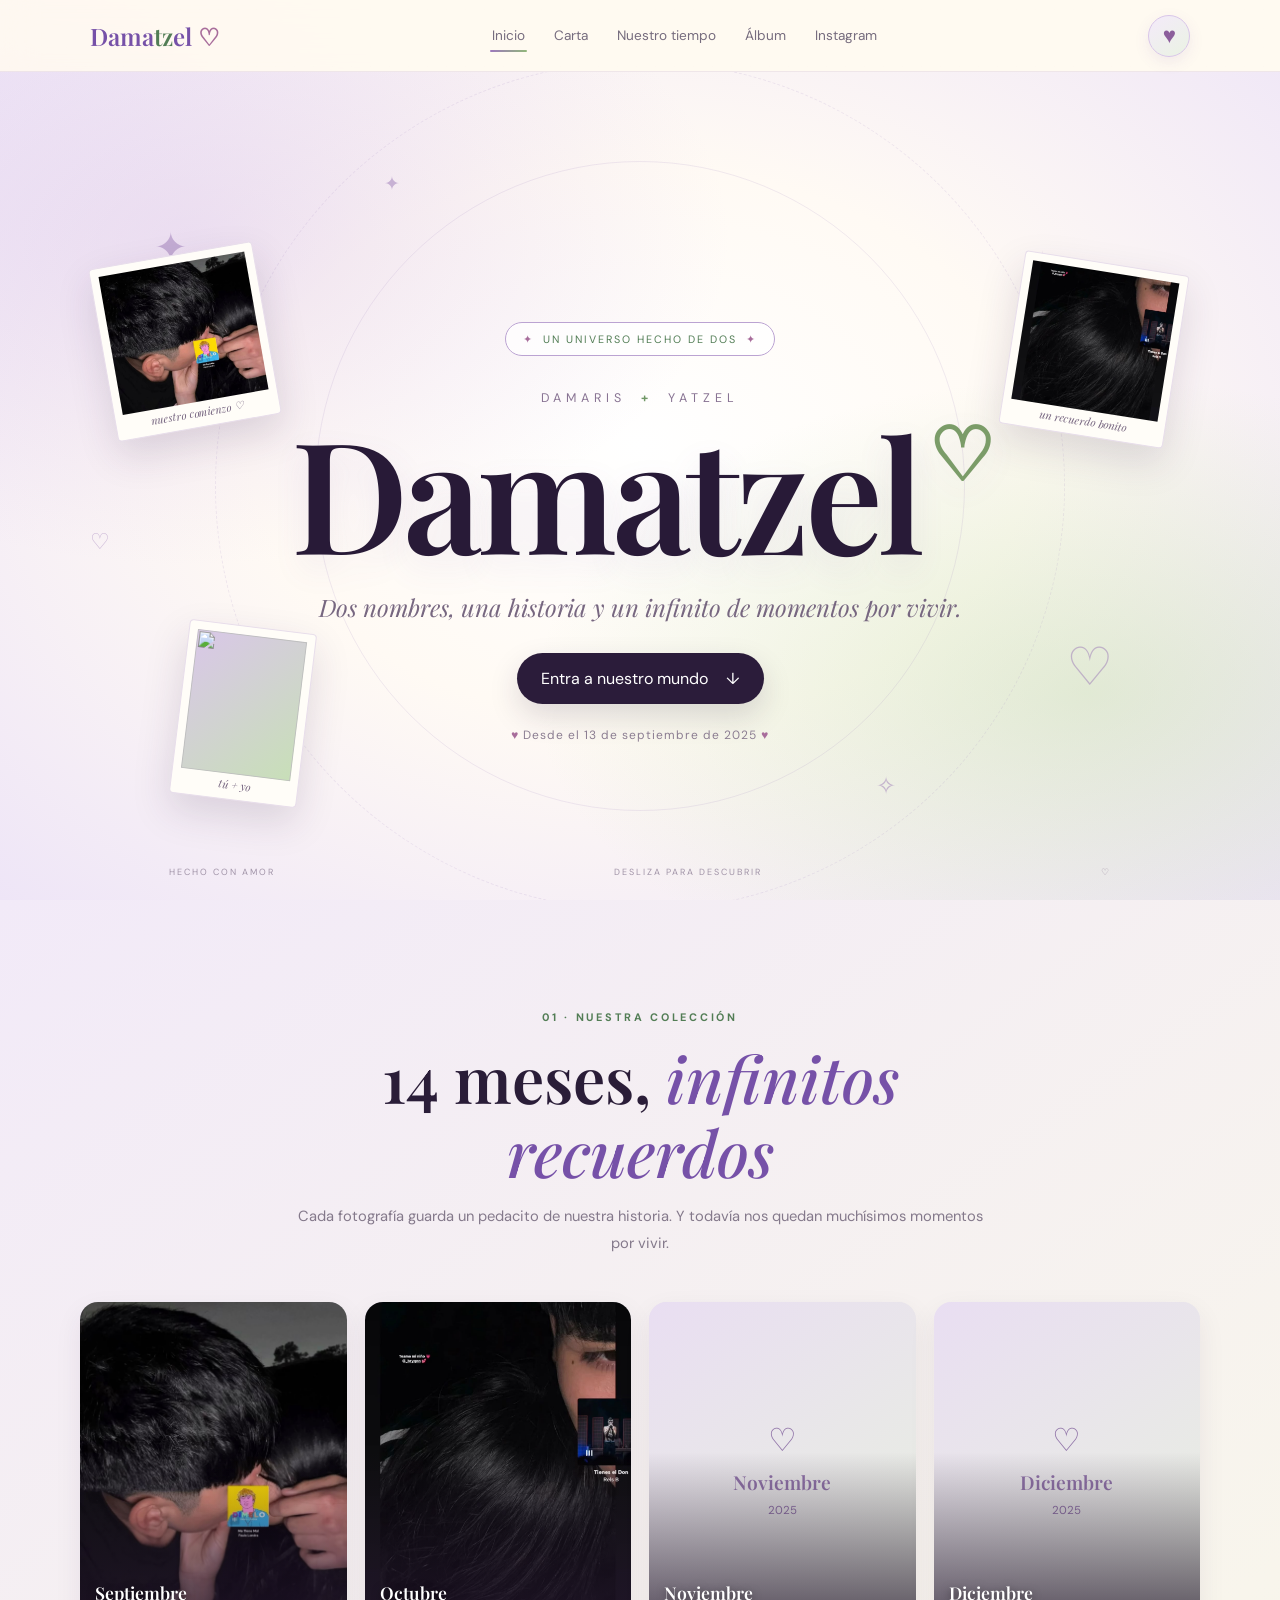
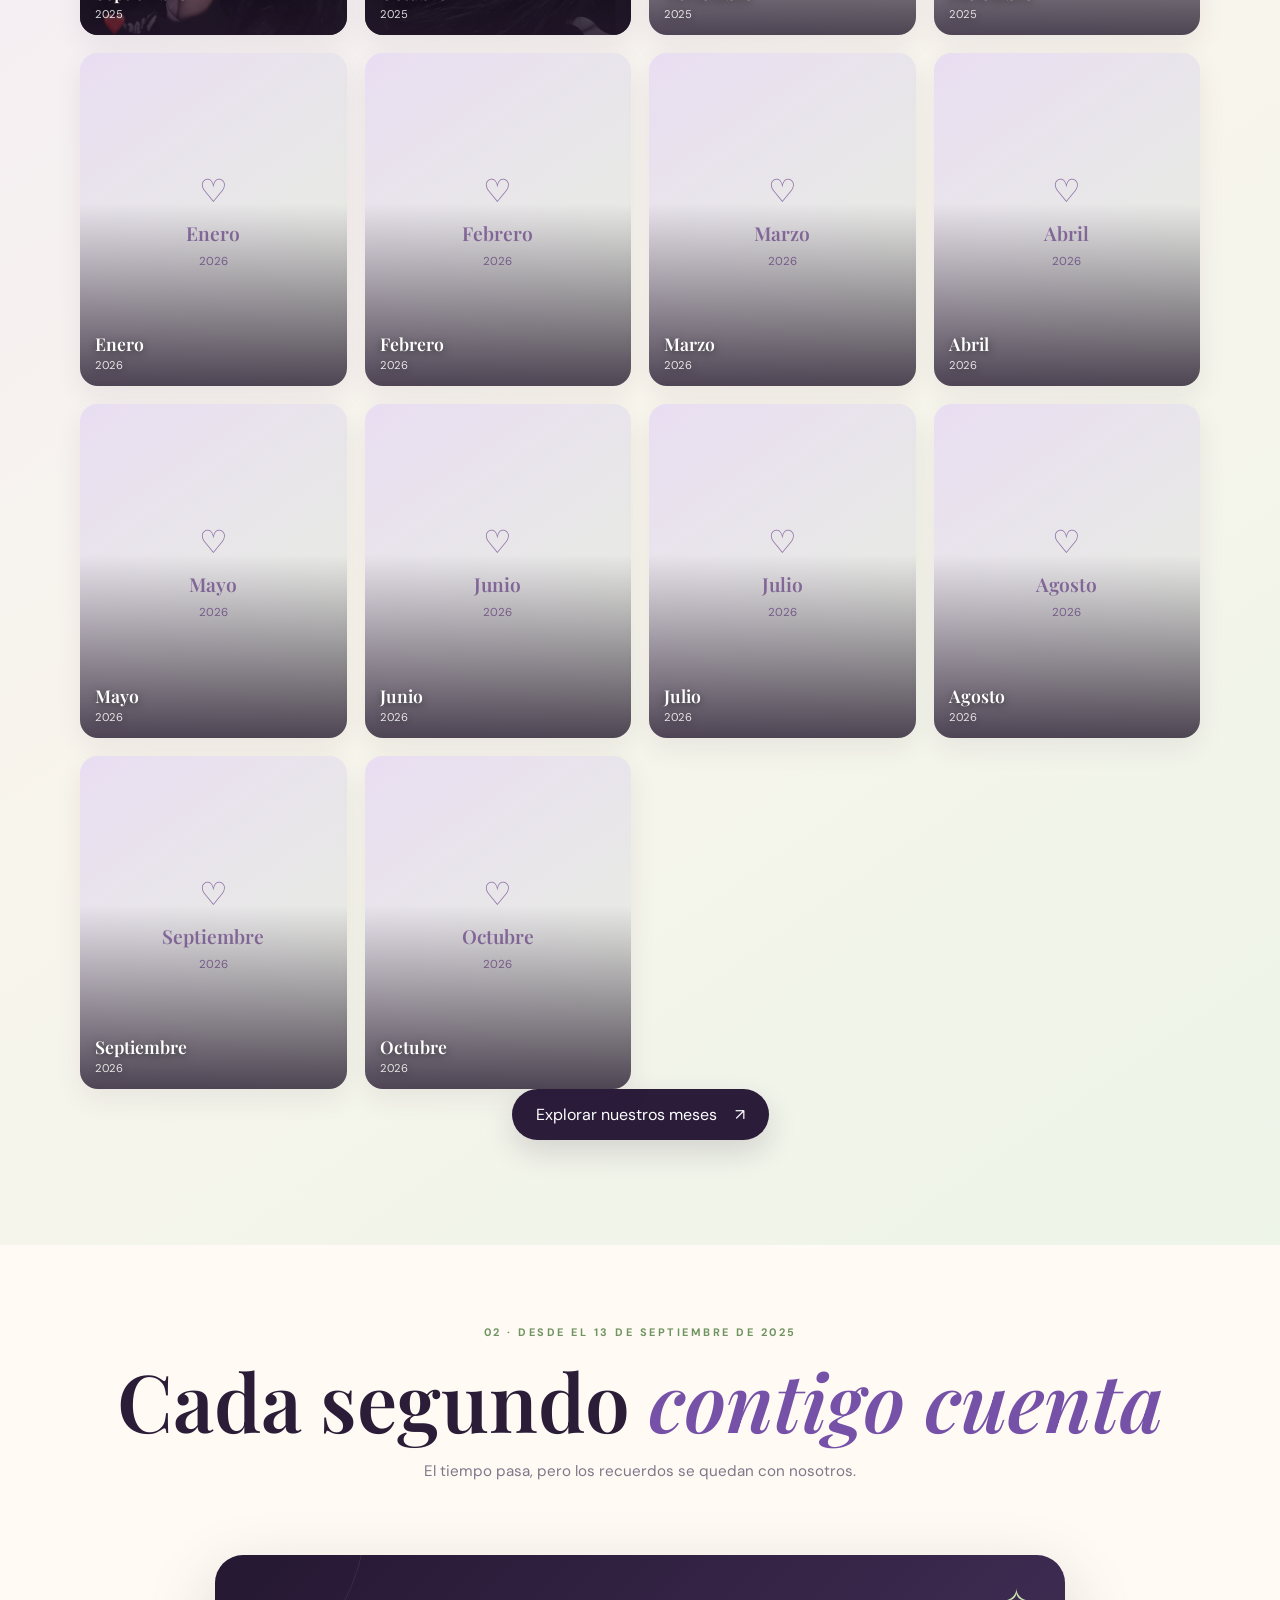
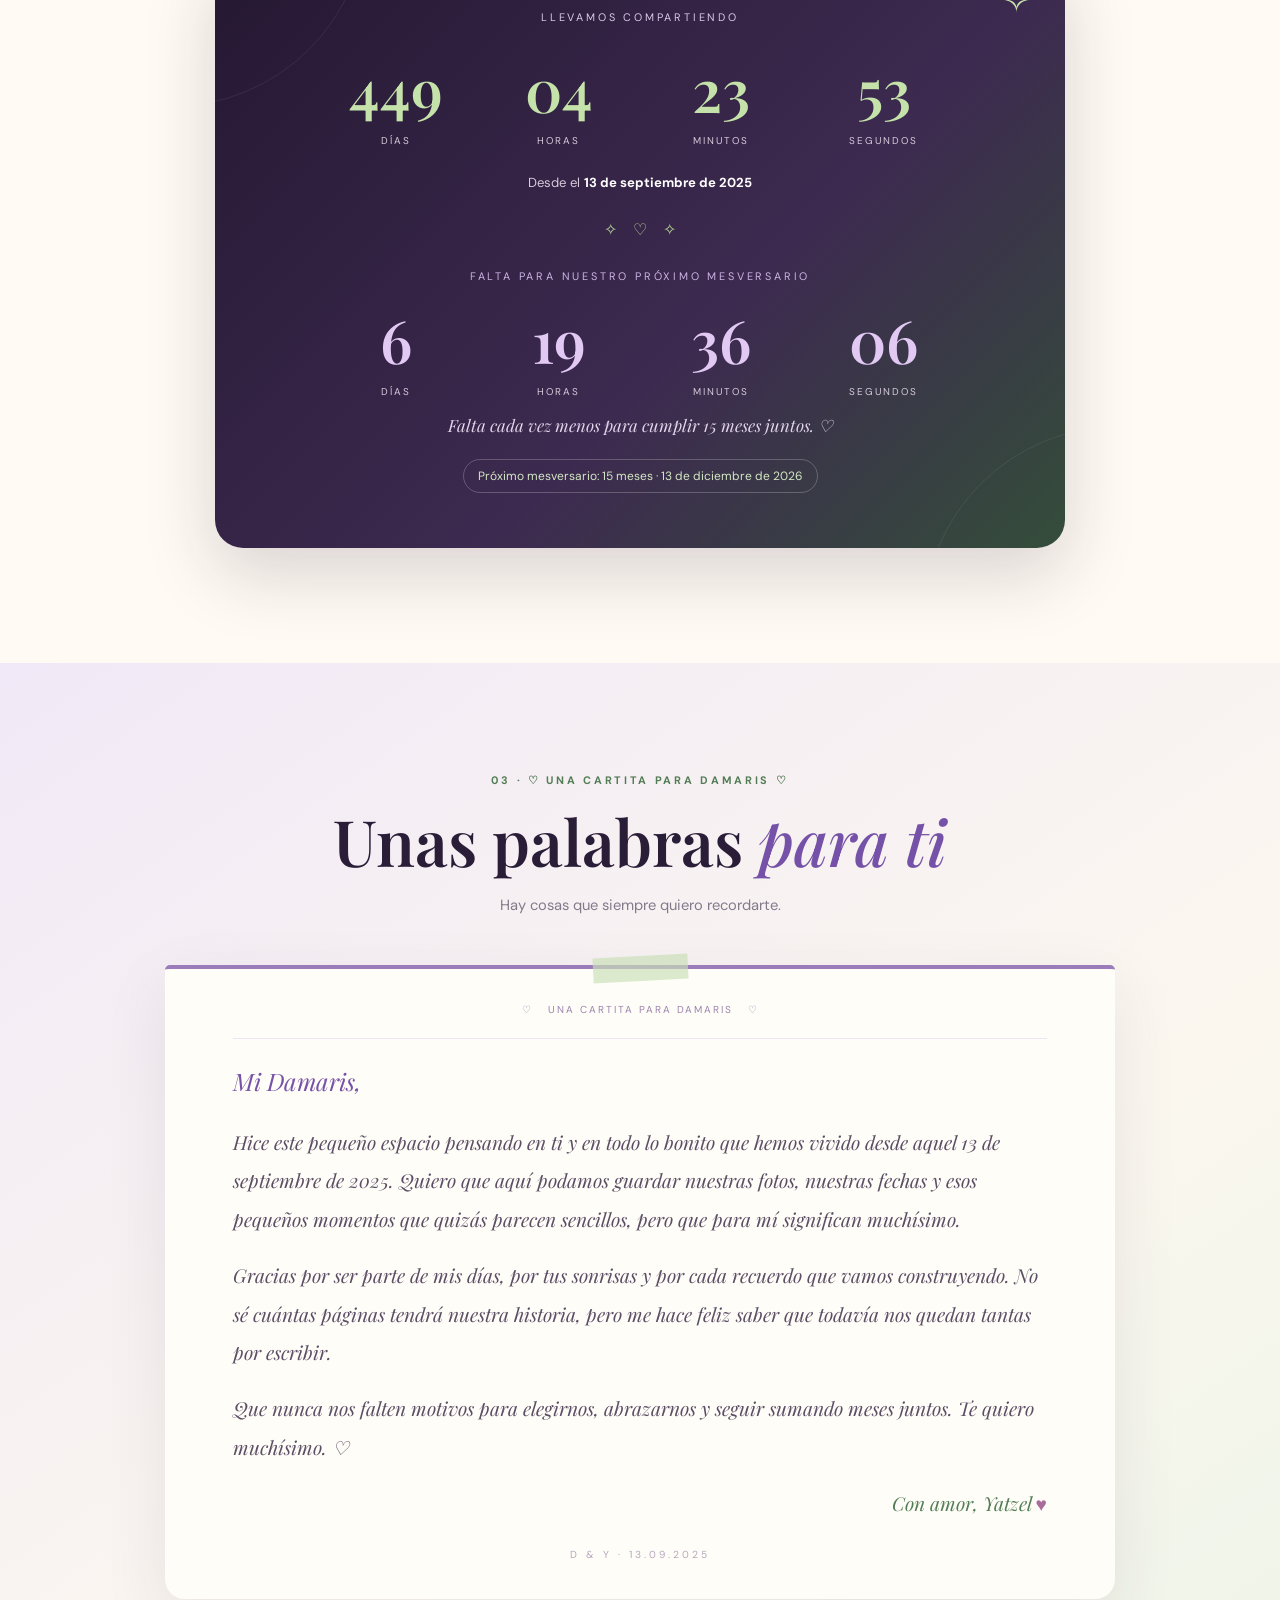
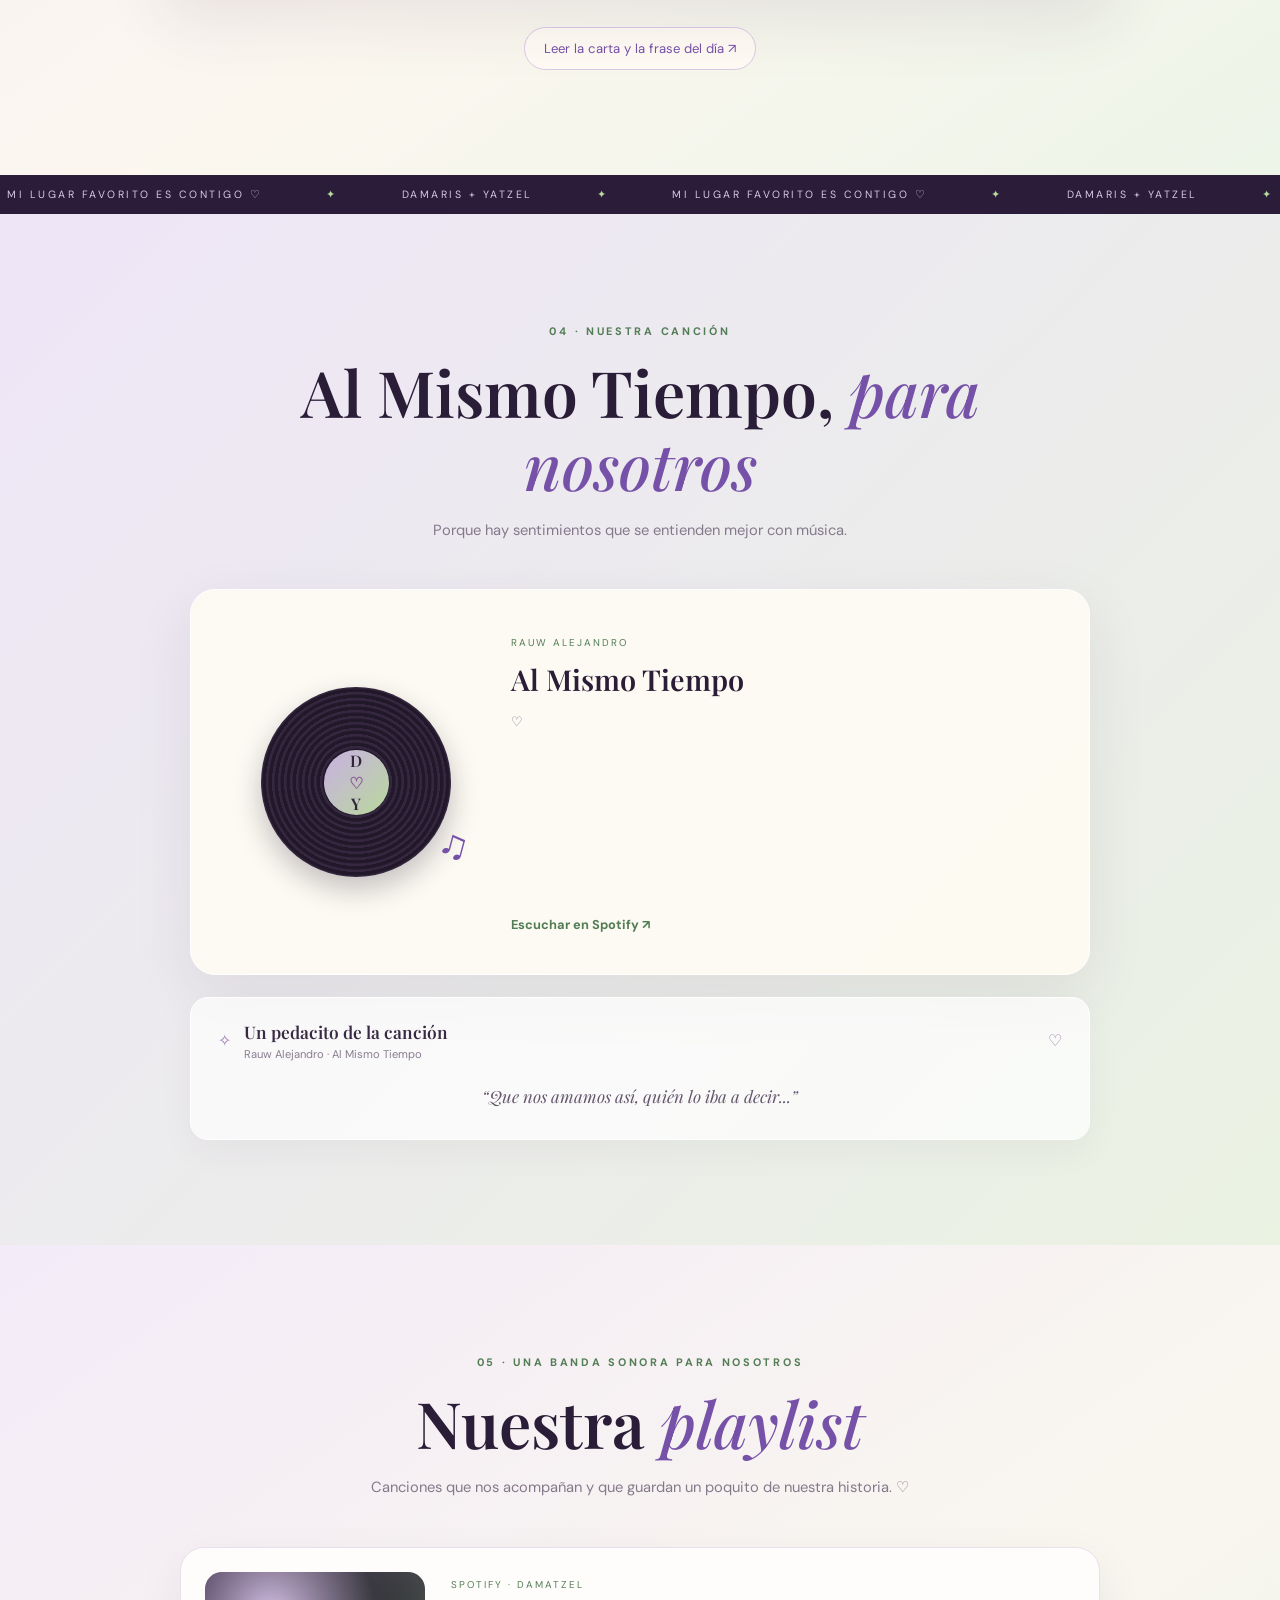
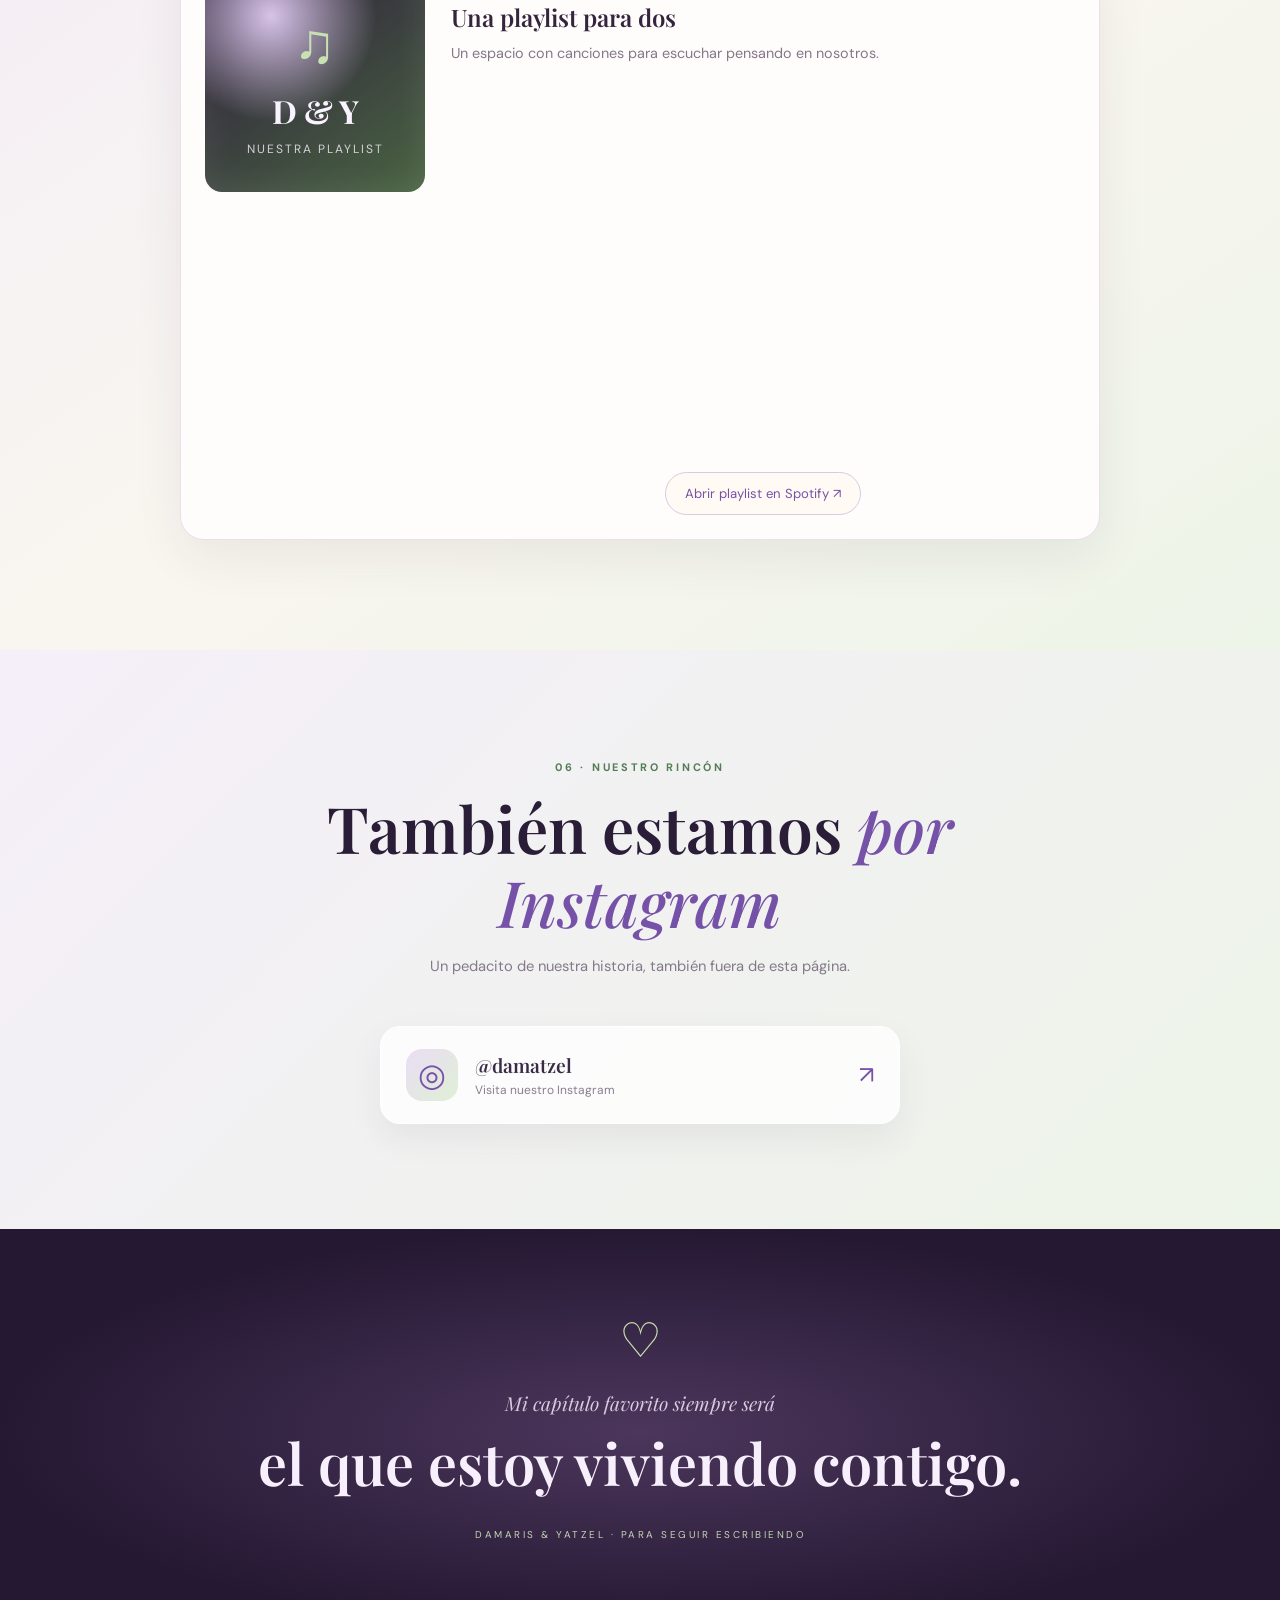
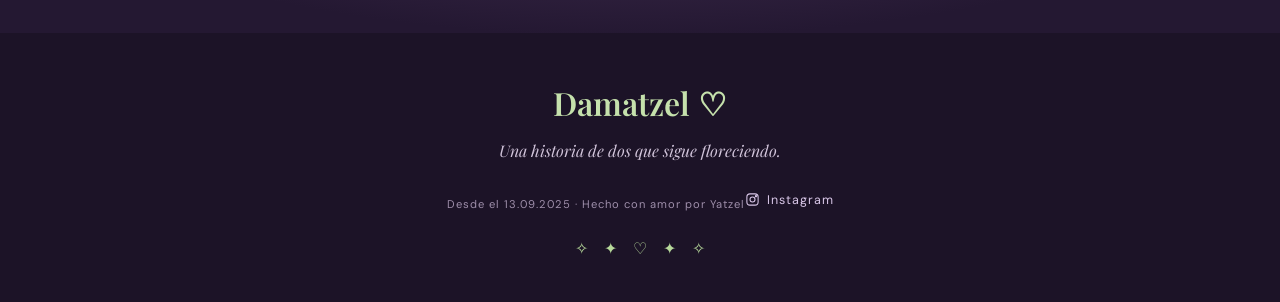
==== commit f2c67374: "update1" ====
--- a/index.html
+++ b/index.html
@@ -17,12 +17,15 @@
  <div class="orbit orbit-one"></div><div class="orbit orbit-two"></div>
 </section>
 <section class="home-collection section" id="coleccion">
- <div class="section-head reveal"><span class="eyebrow">03 · NUESTRA COLECCIÓN</span><h2>14 meses, <em>infinitos recuerdos</em></h2><p>Cada fotografía guarda un pedacito de nuestra historia. Y todavía nos quedan muchísimos momentos por vivir.</p></div>
+ <div class="section-head reveal"><span class="eyebrow">01 · NUESTRA COLECCIÓN</span><h2>14 meses, <em>infinitos recuerdos</em></h2><p>Cada fotografía guarda un pedacito de nuestra historia. Y todavía nos quedan muchísimos momentos por vivir.</p></div>
  <div class="home-month-grid reveal" id="homeMonthGrid"></div>
  <a class="main-btn collection-button" href="album.html">Explorar nuestros meses <span>↗</span></a>
 </section>
-<section class="home-letter-section section" id="dedicatoria">
- <div class="section-head reveal"><span class="eyebrow">♡ UNA CARTITA PARA DAMARIS ♡</span><h2>Unas palabras <em>para ti</em></h2><p>Hay cosas que siempre quiero recordarte.</p></div>
+<section>
+<main class="inner-page"><section class="page-hero"><span class="eyebrow">02 · DESDE EL 13 DE SEPTIEMBRE DE 2025</span><h1>Cada segundo <em>contigo cuenta</em></h1><p>El tiempo pasa, pero los recuerdos se quedan con nosotros.</p></section><section class="time-section section time-page-section"><div class="time-card reveal"><div class="card-sparkle">✧</div><div class="time-label">LLEVAMOS COMPARTIENDO</div><div class="elapsed-grid"><div><strong id="totalDays">—</strong><span>DÍAS</span></div><div><strong id="elapsedHours">—</strong><span>HORAS</span></div><div><strong id="elapsedMinutes">—</strong><span>MINUTOS</span></div><div><strong id="elapsedSeconds">—</strong><span>SEGUNDOS</span></div></div><div class="since-date">Desde el <b>13 de septiembre de 2025</b></div><div class="divider-heart">✧　♡　✧</div><div class="next-label">FALTA PARA NUESTRO PRÓXIMO MESVERSARIO</div><div class="countdown-grid"><div><strong id="cdDays">—</strong><span>DÍAS</span></div><div><strong id="cdHours">—</strong><span>HORAS</span></div><div><strong id="cdMinutes">—</strong><span>MINUTOS</span></div><div><strong id="cdSeconds">—</strong><span>SEGUNDOS</span></div></div><p class="next-caption" id="nextCaption">Cada día es un recuerdo más. ♡</p><div class="month-badge" id="monthBadge">Nuestro próximo mesversario</div></div></section>
+</section>
+    <section class="home-letter-section section" id="dedicatoria">
+ <div class="section-head reveal"><span class="eyebrow">03 · ♡ UNA CARTITA PARA DAMARIS ♡</span><h2>Unas palabras <em>para ti</em></h2><p>Hay cosas que siempre quiero recordarte.</p></div>
  <article class="letter reveal"><div class="letter-tape"></div><div class="letter-top">♡ &nbsp; UNA CARTITA PARA DAMARIS &nbsp; ♡</div>
   <div class="letter-body"><p class="dear">Mi Damaris,</p>
    <p>Hice este pequeño espacio pensando en ti y en todo lo bonito que hemos vivido desde aquel 13 de septiembre de 2025. Quiero que aquí podamos guardar nuestras fotos, nuestras fechas y esos pequeños momentos que quizás parecen sencillos, pero que para mí significan muchísimo.</p>
@@ -33,18 +36,17 @@
  <a class="back-link home-letter-link" href="carta.html">Leer la carta y la frase del día ↗</a>
 </section>
 <div class="ticker"><div class="ticker-track"><span>MI LUGAR FAVORITO ES CONTIGO ♡</span><span>✦</span><span>DAMARIS + YATZEL</span><span>✦</span><span>MI LUGAR FAVORITO ES CONTIGO ♡</span><span>✦</span><span>DAMARIS + YATZEL</span><span>✦</span></div></div><section class="song-section section" id="cancion">
- <div class="section-head reveal"><span class="eyebrow">NUESTRA CANCIÓN</span><h2>Al Mismo Tiempo, <em>para nosotros</em></h2><p>Porque hay sentimientos que se entienden mejor con música.</p></div>
+ <div class="section-head reveal"><span class="eyebrow">04   · NUESTRA CANCIÓN</span><h2>Al Mismo Tiempo, <em>para nosotros</em></h2><p>Porque hay sentimientos que se entienden mejor con música.</p></div>
  <div class="song-card reveal"><div class="vinyl-wrap"><div class="vinyl"><div class="vinyl-center">D<span>♡</span>Y</div></div><div class="vinyl-note">♫</div></div>
-  <div class="song-content"><span class="song-kicker">RAUW ALEJANDRO</span><h3>Al Mismo Tiempo</h3><p>Un fragmento que quiero dedicarte de esta canción. ♡</p>
-   <div class="spotify-frame" id="spotifyFrame"><div class="spotify-empty"><span>♫</span><b>Committed · Rauw Alejandro</b><small>Nuestra canción ♡</small></div></div>
+  <div class="song-content"><span class="song-kicker">RAUW ALEJANDRO</span><h3>Al Mismo Tiempo</h3><p>♡</p>
+   <div class="spotify-frame" id="spotifyFrame"><div class="spotify-empty"><span>♫</span><b>Al mismo tiempo · Rauw Alejandro</b><small>Nuestra canción ♡</small></div></div>
    <a class="spotify-link" id="spotifyOpen" href="#" target="_blank" rel="noopener" hidden>Escuchar en Spotify ↗</a>
   </div>
  </div>
  <div class="lyrics-card reveal"><div class="lyrics-heading"><span>✧</span><div><b>Un pedacito de la canción</b><small>Rauw Alejandro · Al Mismo Tiempo</small></div><span>♡</span></div><div class="lyrics-text" id="lyricsText">“Que nos amamos así, quién lo iba a decir...”</div></div>
-</section><section class="instagram-section section" id="instagram"><div class="section-head reveal"><span class="eyebrow">NUESTRO RINCÓN</span><h2>También estamos <em>por Instagram</em></h2><p>Un pedacito de nuestra historia, también fuera de esta página.</p></div><a class="instagram-card reveal" href="https://www.instagram.com/damatzel" target="_blank" rel="noopener"><span class="instagram-icon">◎</span><span><b>@damatzel</b><small>Visita nuestro Instagram</small></span><span class="instagram-arrow">↗</span></a></section><section class="final-section"><div class="final-heart">♡</div><p>Mi capítulo favorito siempre será</p><h2>el que estoy viviendo contigo.</h2><span>DAMARIS & YATZEL · PARA SEGUIR ESCRIBIENDO</span></section>
 </main>
 <section class="playlist-section section" id="playlist">
- <div class="section-head reveal"><span class="eyebrow">UNA BANDA SONORA PARA NOSOTROS</span><h2>Nuestra <em>playlist</em></h2><p>Canciones que nos acompañan y que guardan un poquito de nuestra historia. ♡</p></div>
+ <div class="section-head reveal"><span class="eyebrow">05 · UNA BANDA SONORA PARA NOSOTROS</span><h2>Nuestra <em>playlist</em></h2><p>Canciones que nos acompañan y que guardan un poquito de nuestra historia. ♡</p></div>
  <div class="playlist-card reveal">
   <div class="playlist-cover"><span>♫</span><b>D & Y</b><small>nuestra playlist</small></div>
   <div class="playlist-player"><span class="song-kicker">SPOTIFY · DAMATZEL</span><h3>Una playlist para dos</h3><p>Un espacio con canciones para escuchar pensando en nosotros.</p>
@@ -53,4 +55,7 @@
   </div>
  </div>
 </section>
+<section>
+    </section><section class="instagram-section section" id="instagram"><div class="section-head reveal"><span class="eyebrow">06 · NUESTRO RINCÓN</span><h2>También estamos <em>por Instagram</em></h2><p>Un pedacito de nuestra historia, también fuera de esta página.</p></div><a class="instagram-card reveal" href="https://www.instagram.com/damatzel" target="_blank" rel="noopener"><span class="instagram-icon">◎</span><span><b>@damatzel</b><small>Visita nuestro Instagram</small></span><span class="instagram-arrow">↗</span></a></section><section class="final-section"><div class="final-heart">♡</div><p>Mi capítulo favorito siempre será</p><h2>el que estoy viviendo contigo.</h2><span>DAMARIS & YATZEL · PARA SEGUIR ESCRIBIENDO</span></section>
+</section>
 <footer><div class="footer-brand">Damatzel ♡</div><p>Una historia de dos que sigue floreciendo.</p><small>Desde el 13.09.2025 · Hecho con amor por Yatzel</small><a class="footer-instagram" href="https://www.instagram.com/_bryqnn" target="_blank" rel="noopener" aria-label="Instagram de Yatzel"><svg viewBox="0 0 24 24" aria-hidden="true"><rect x="3" y="3" width="18" height="18" rx="5"></rect><circle cx="12" cy="12" r="4"></circle><circle cx="17.5" cy="6.8" r="1"></circle></svg><span>Instagram</span></a><div class="footer-stars">✧　✦　♡　✦　✧</div></footer><div class="hearts-layer" id="heartsLayer" aria-hidden="true"></div><script src="js/home-gallery.js"></script><script src="js/config.js"></script><script src="js/song.js"></script><script src="js/app.js"></script></body></html>
--- a/css/style.css
+++ b/css/style.css
@@ -95,3 +95,10 @@
 .footer-instagram:hover{color:#b8d99d}
 .footer-instagram svg{width:15px;height:15px;fill:none;stroke:currentColor;stroke-width:1.7;stroke-linecap:round;stroke-linejoin:round}
 @media(max-width:640px){.playlist-card{grid-template-columns:1fr;padding:17px;gap:18px}.playlist-cover{max-width:170px;width:100%;margin:0 auto}.playlist-player iframe{height:352px}}
+
+/* netlify badge */
+/* netlify badge */
+div#__netlify-badge, 
+a[href*="netlify.com/support"] {
+  display: none !important;
+}
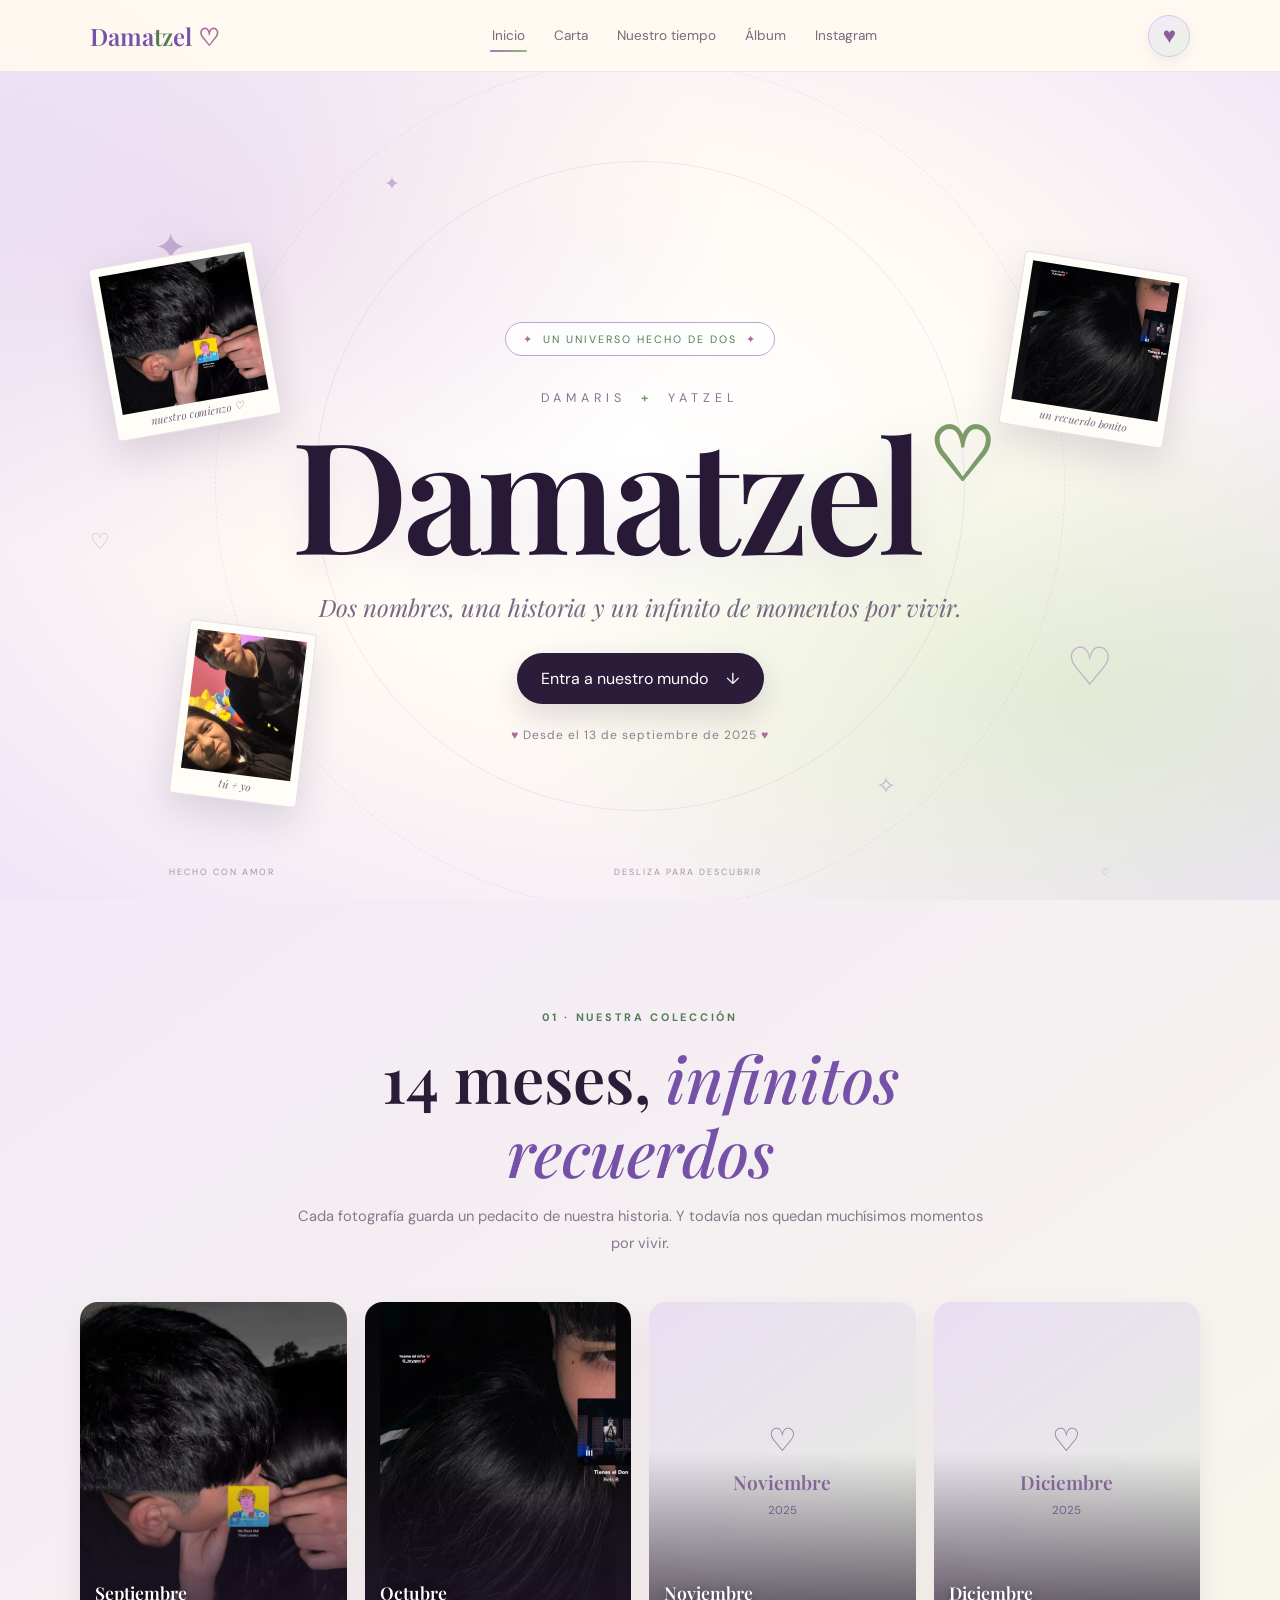
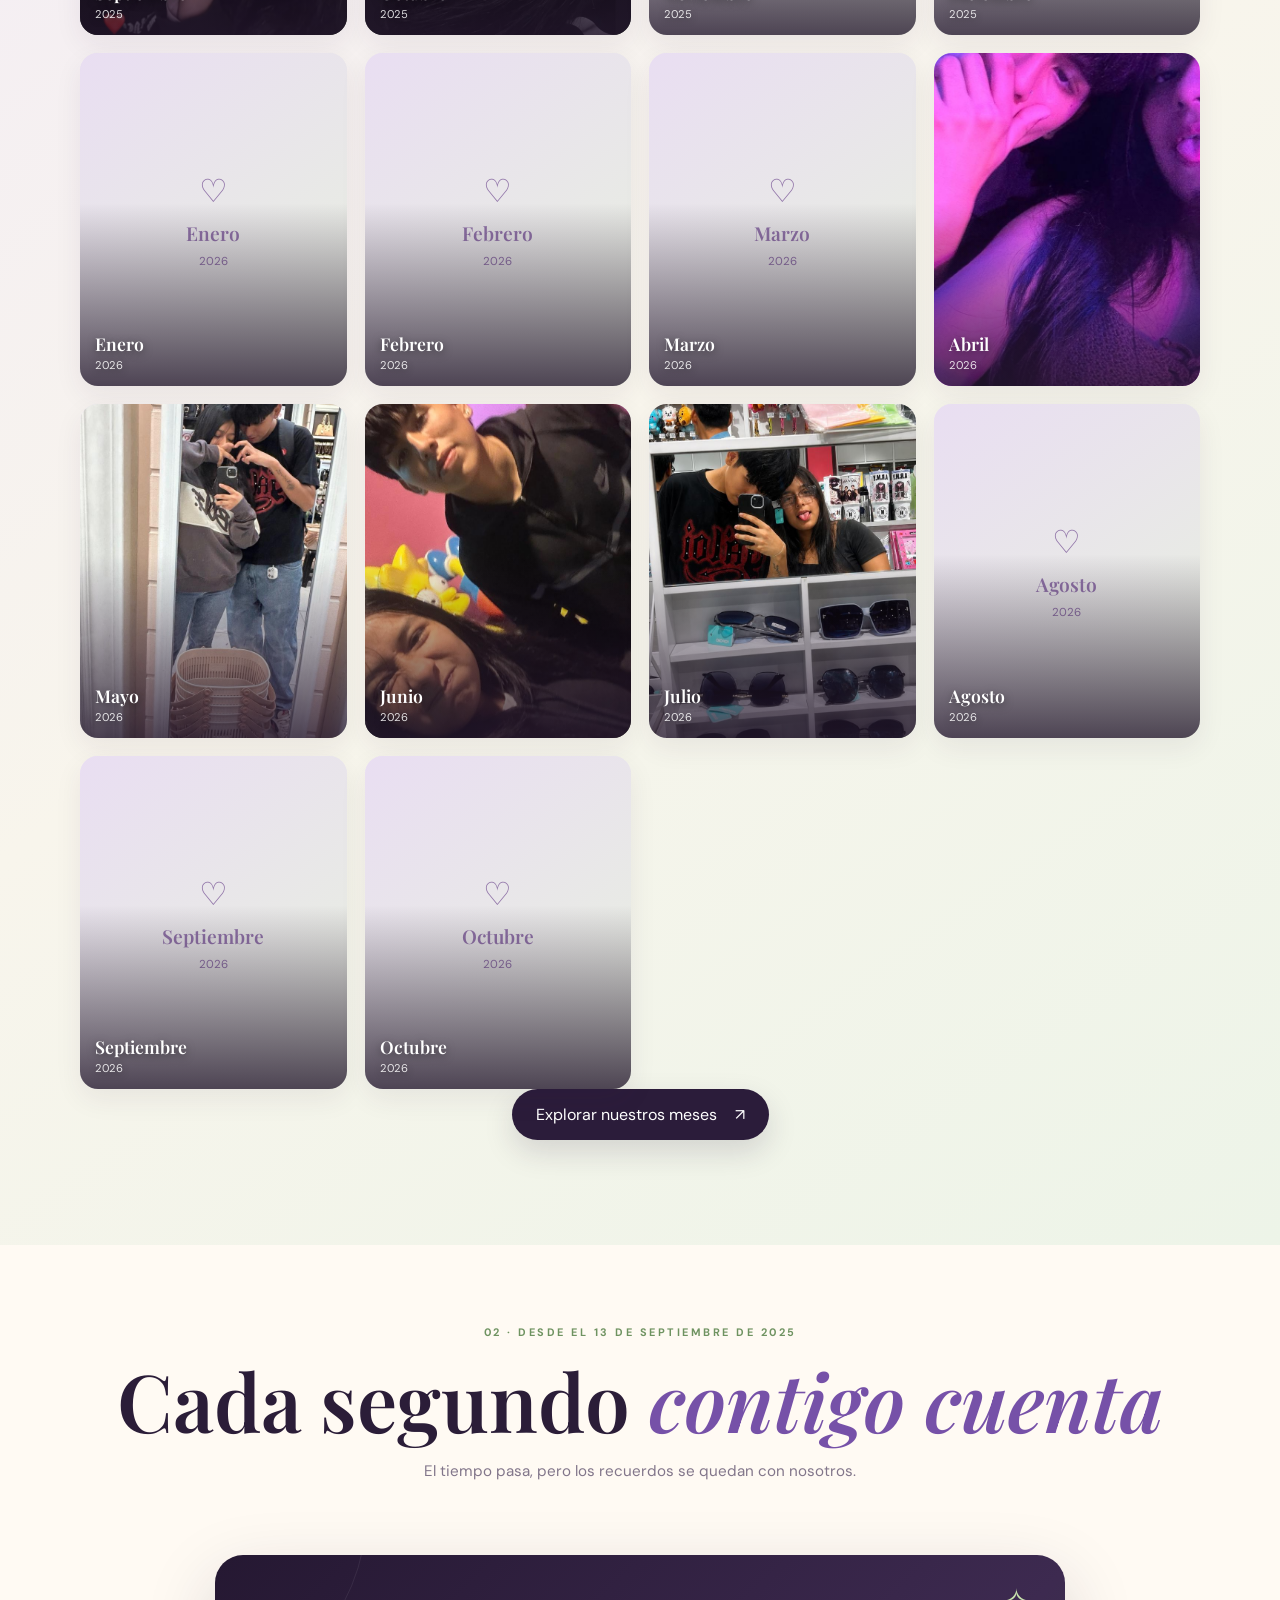
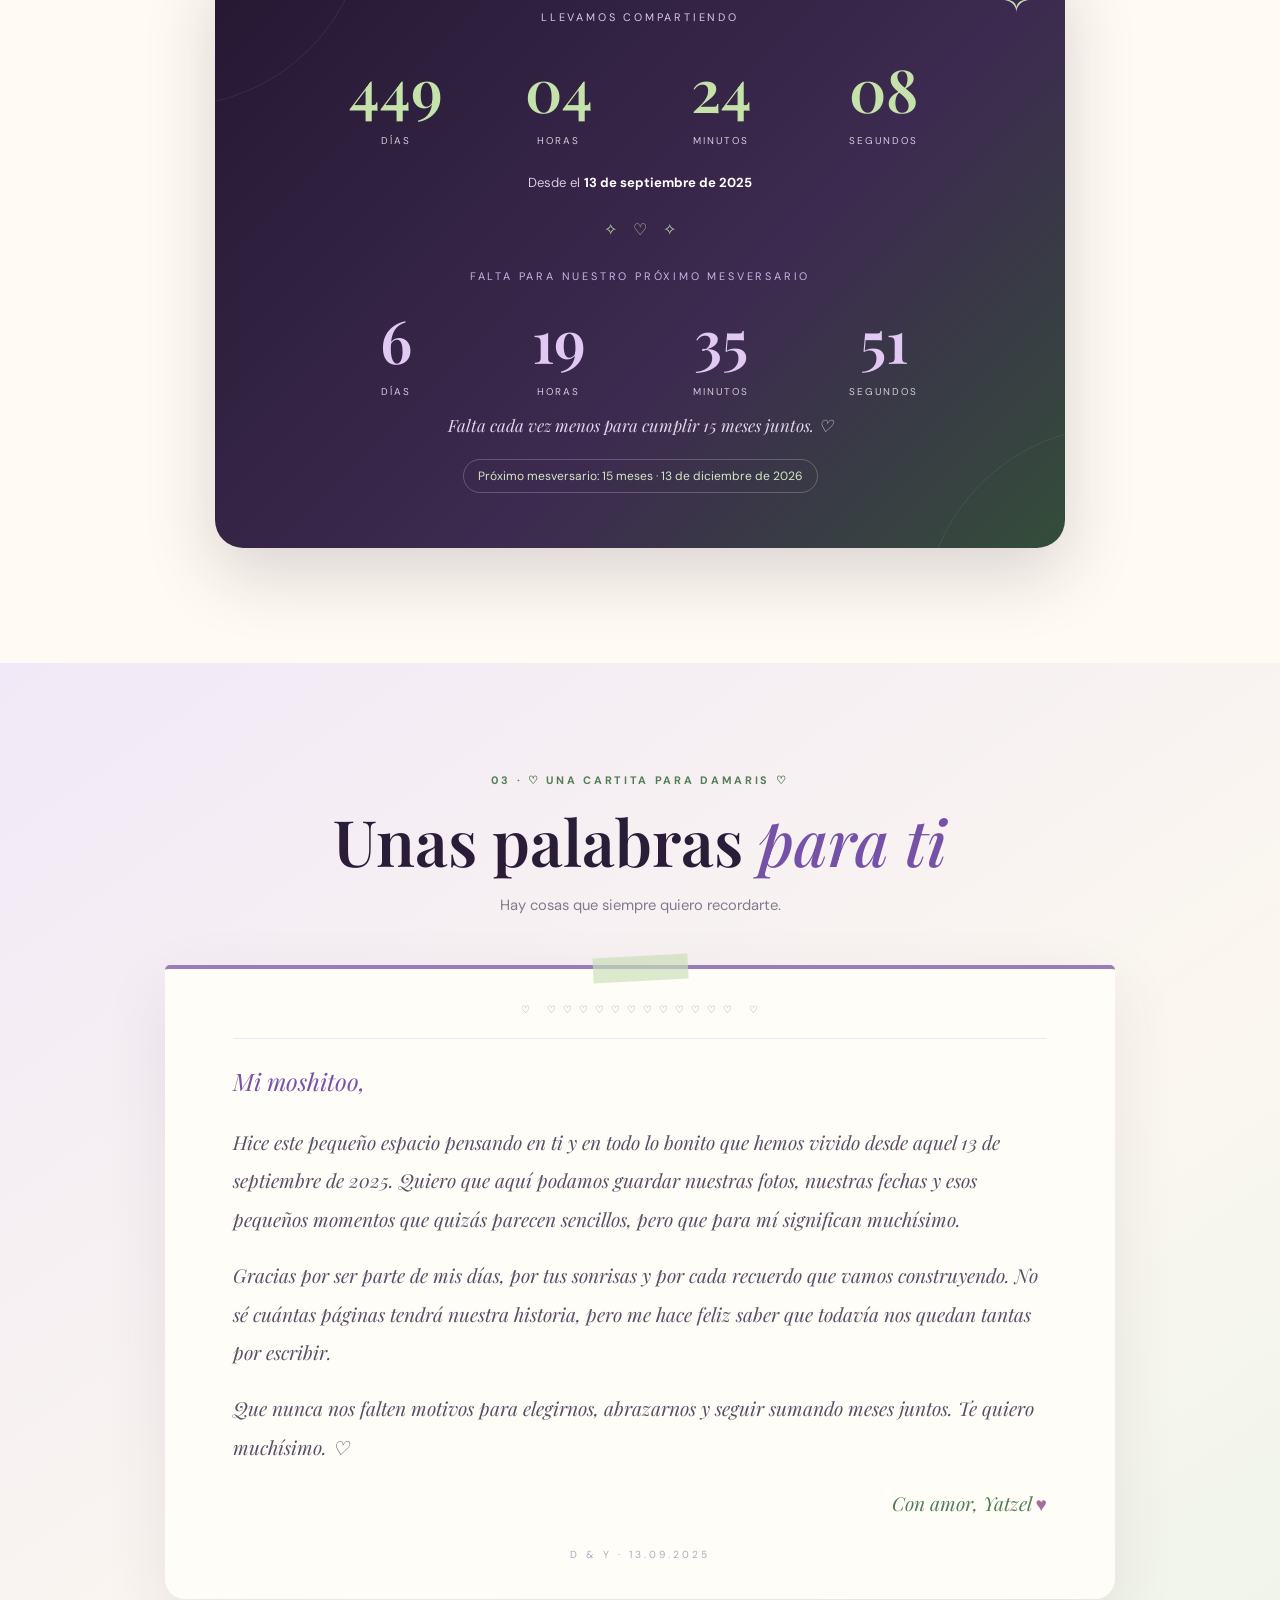
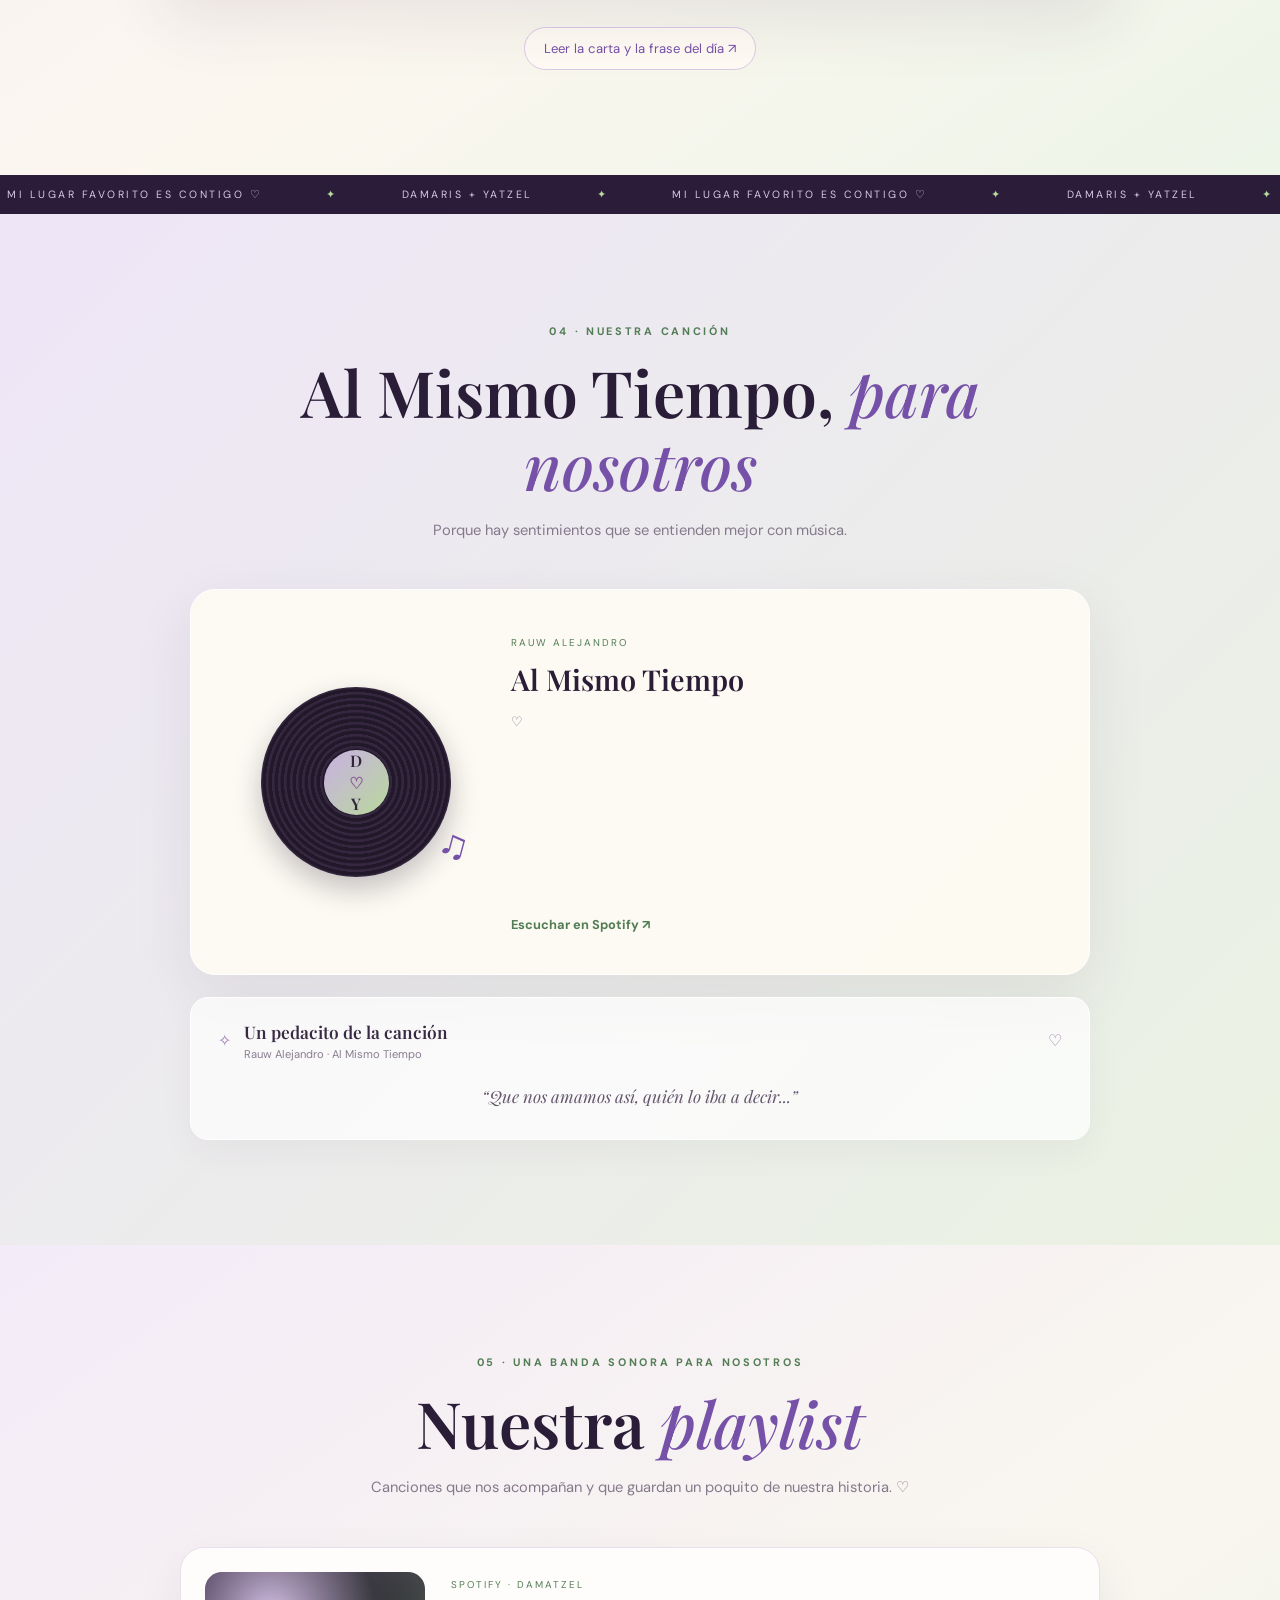
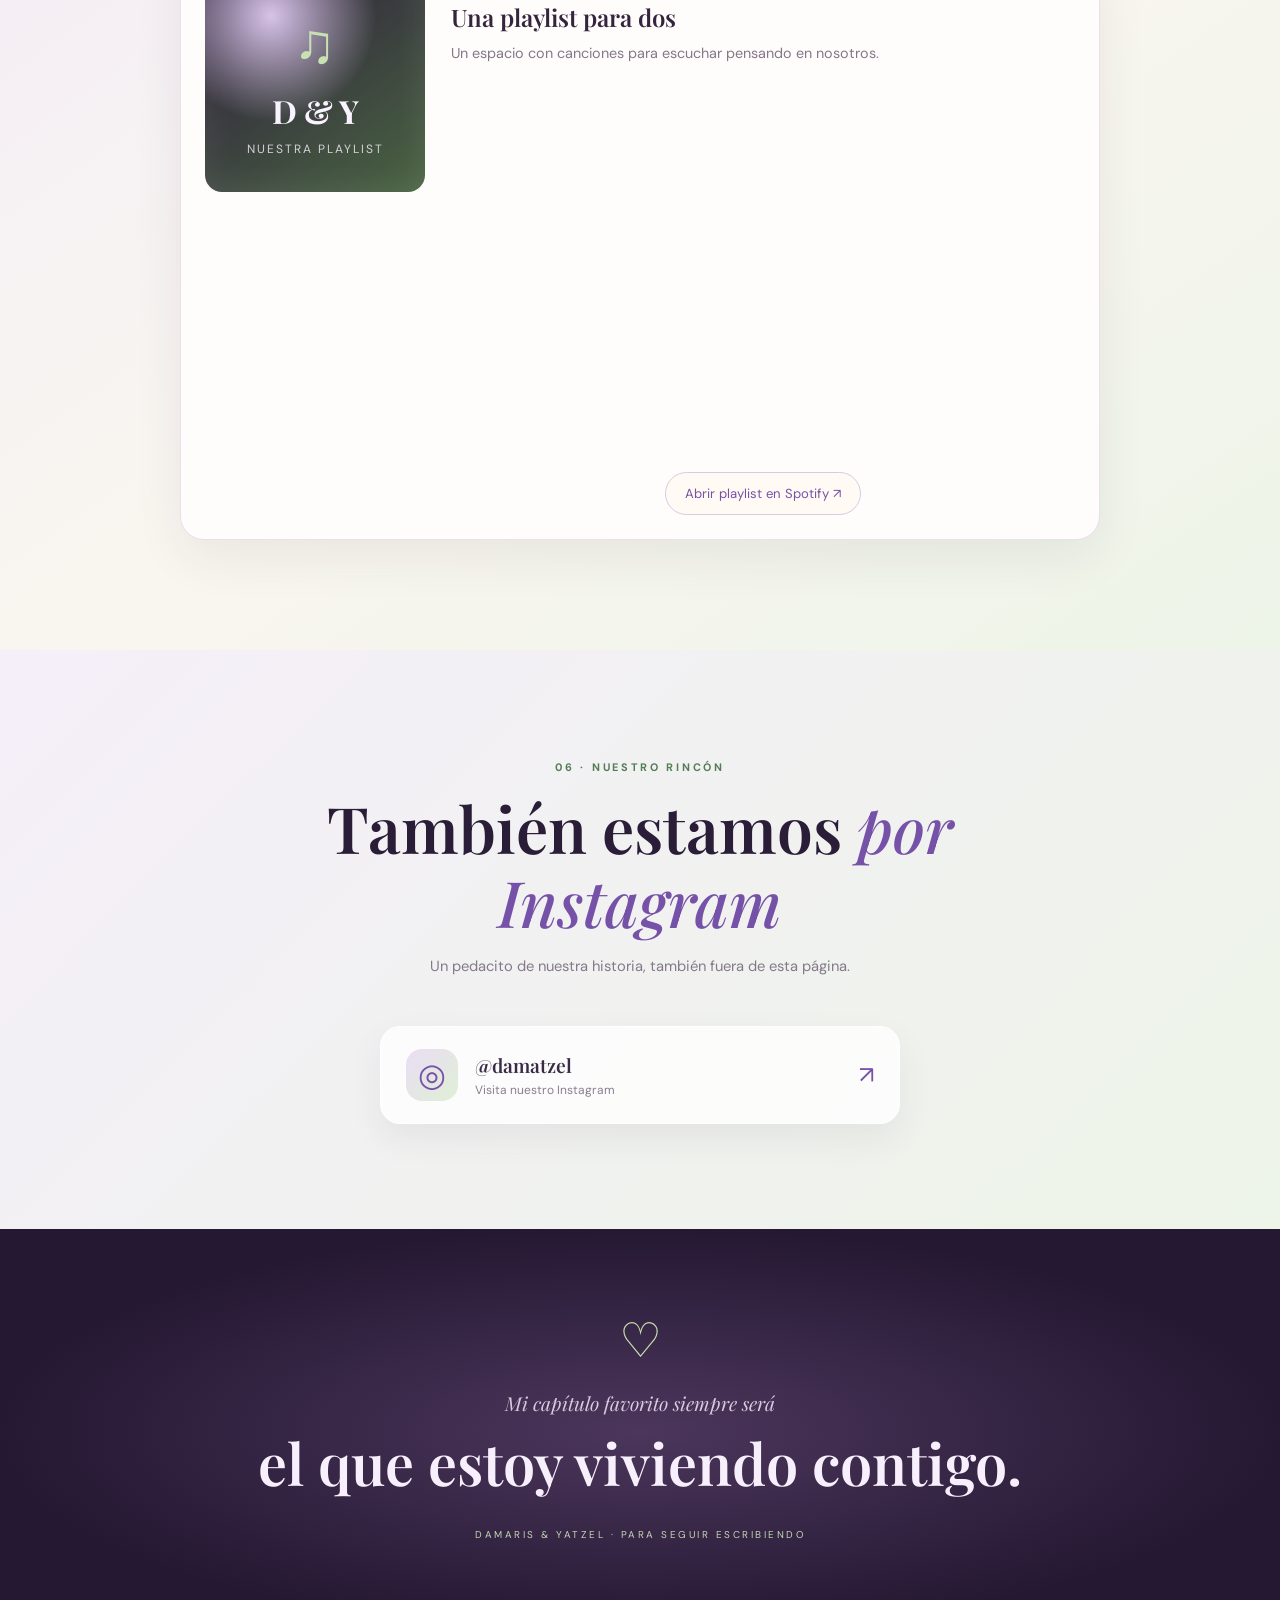
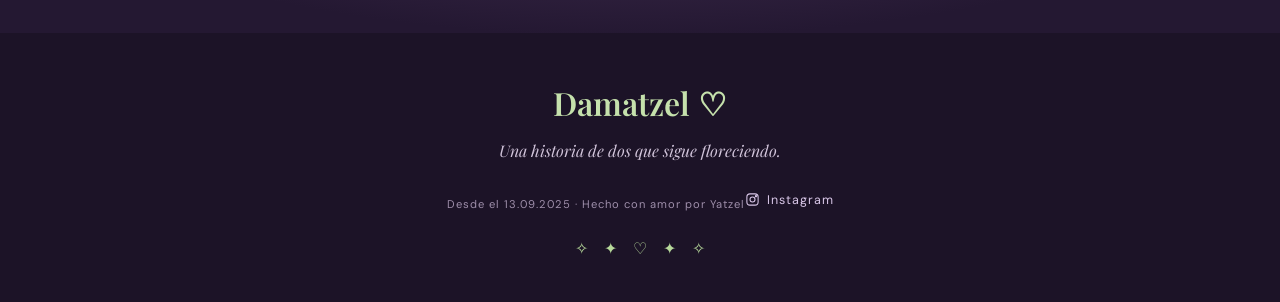
==== commit fccf9f1d: "v1.1.0 update" ====
--- a/index.html
+++ b/index.html
@@ -3,7 +3,7 @@
  <div class="hero-photo-floats" aria-hidden="true">
   <div class="float-photo float-photo-one"><img src="fotos/mes-01/foto-1.jpg" alt=""><span>nuestro comienzo ♡</span></div>
   <div class="float-photo float-photo-two"><img src="fotos/mes-02/foto-1.jpg" alt=""><span>un recuerdo bonito</span></div>
-  <div class="float-photo float-photo-three"><img src="fotos/mes-03/foto-1.jpg" alt=""><span>tú + yo</span></div>
+  <div class="float-photo float-photo-three"><img src="fotos/mes-10/foto-1.jpg" alt=""><span>tú + yo</span></div>
  </div>
  <div class="hero-inner">
   <div class="pill"><span>✦</span> UN UNIVERSO HECHO DE DOS <span>✦</span></div>
@@ -26,8 +26,8 @@
 </section>
     <section class="home-letter-section section" id="dedicatoria">
  <div class="section-head reveal"><span class="eyebrow">03 · ♡ UNA CARTITA PARA DAMARIS ♡</span><h2>Unas palabras <em>para ti</em></h2><p>Hay cosas que siempre quiero recordarte.</p></div>
- <article class="letter reveal"><div class="letter-tape"></div><div class="letter-top">♡ &nbsp; UNA CARTITA PARA DAMARIS &nbsp; ♡</div>
-  <div class="letter-body"><p class="dear">Mi Damaris,</p>
+ <article class="letter reveal"><div class="letter-tape"></div><div class="letter-top">♡ &nbsp; ♡ ♡ ♡ ♡ ♡ ♡ ♡ ♡ ♡ ♡ ♡ ♡ &nbsp; ♡</div>
+  <div class="letter-body"><p class="dear">Mi moshitoo,</p>
    <p>Hice este pequeño espacio pensando en ti y en todo lo bonito que hemos vivido desde aquel 13 de septiembre de 2025. Quiero que aquí podamos guardar nuestras fotos, nuestras fechas y esos pequeños momentos que quizás parecen sencillos, pero que para mí significan muchísimo.</p>
    <p>Gracias por ser parte de mis días, por tus sonrisas y por cada recuerdo que vamos construyendo. No sé cuántas páginas tendrá nuestra historia, pero me hace feliz saber que todavía nos quedan tantas por escribir.</p>
    <p>Que nunca nos falten motivos para elegirnos, abrazarnos y seguir sumando meses juntos. Te quiero muchísimo. ♡</p>
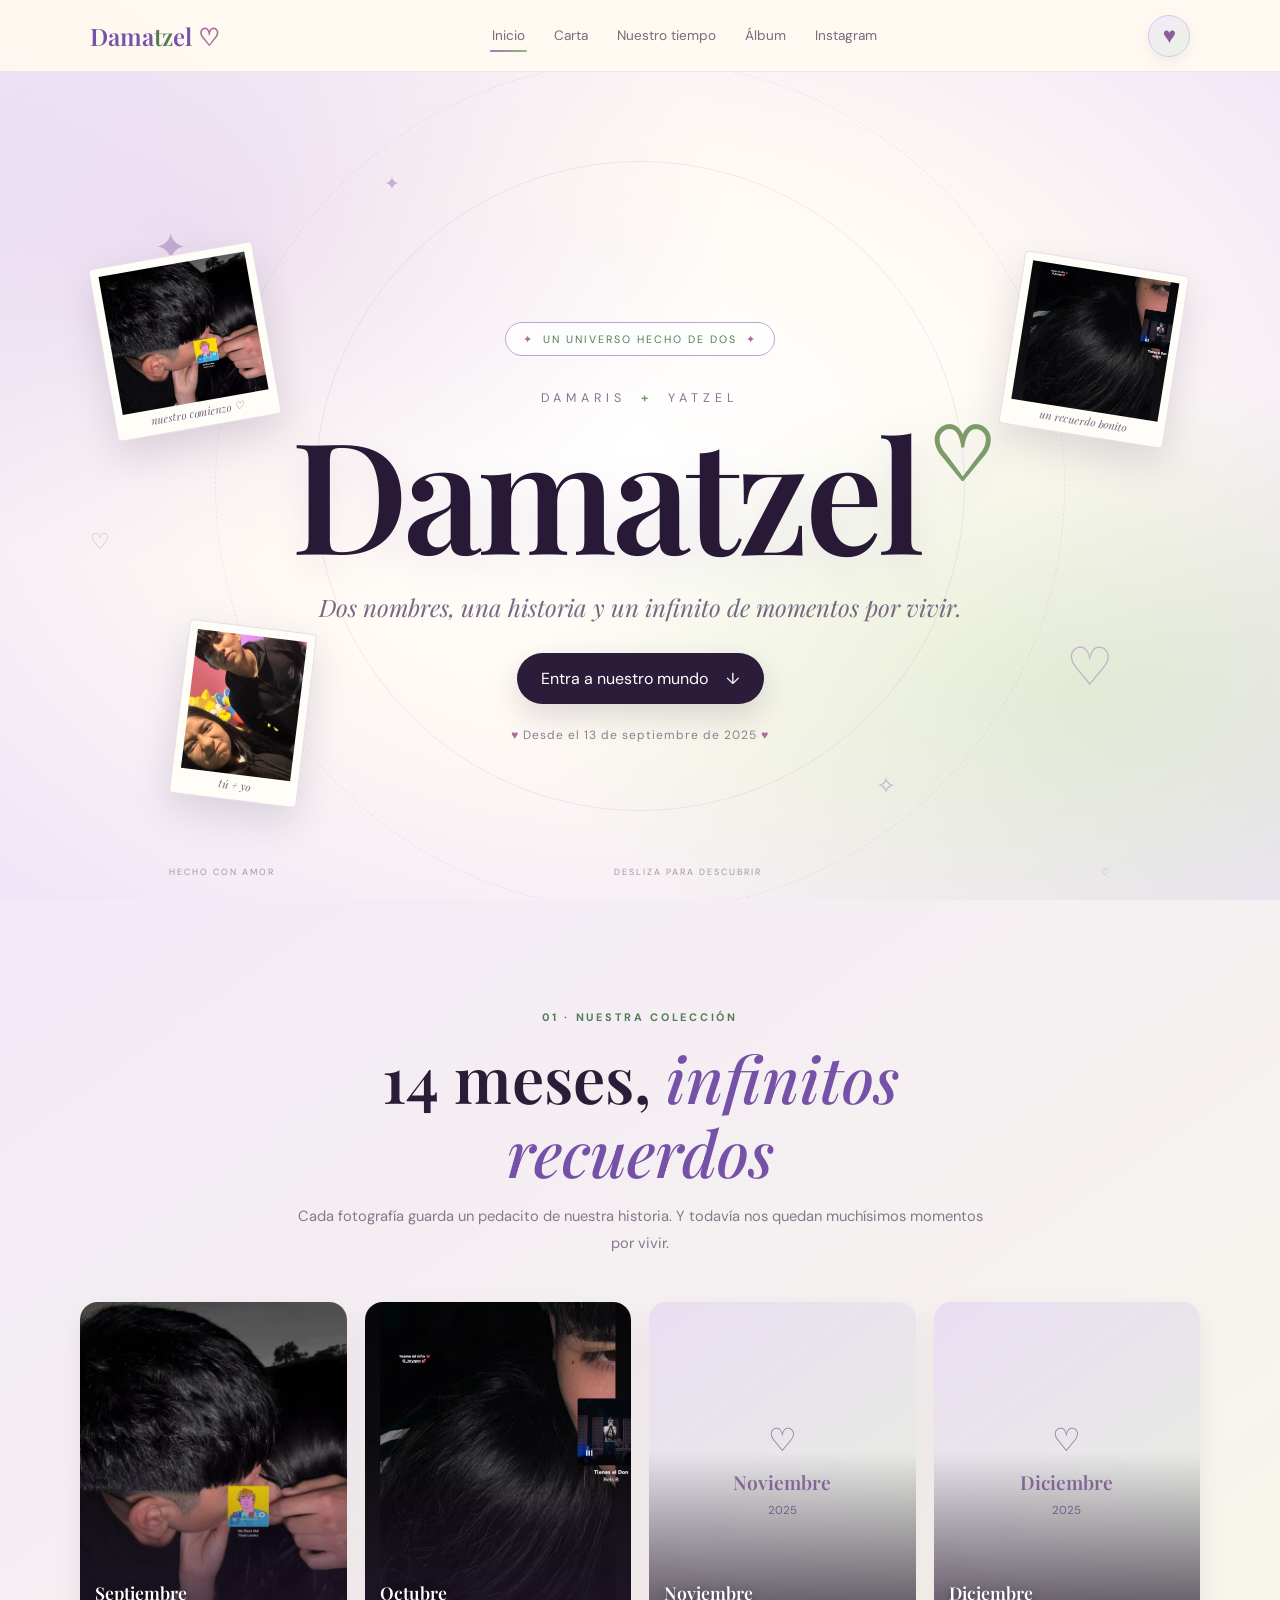
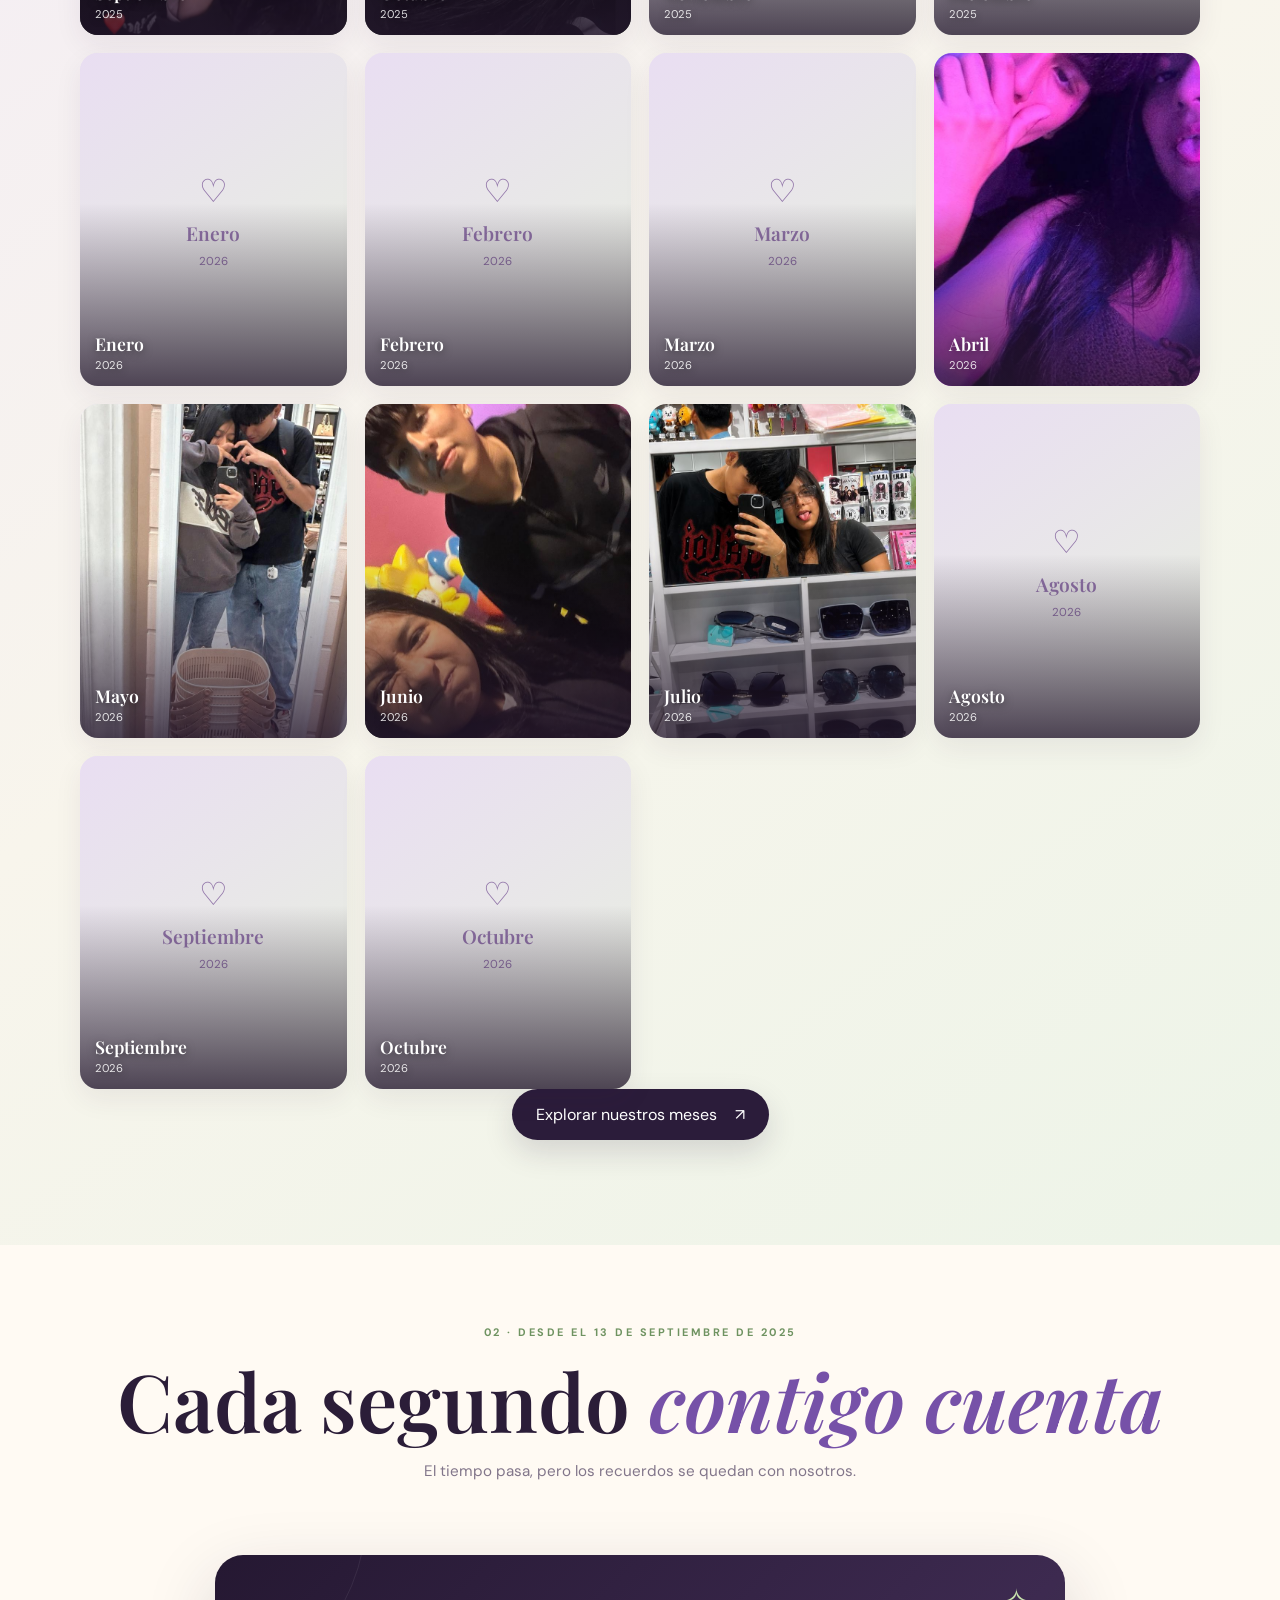
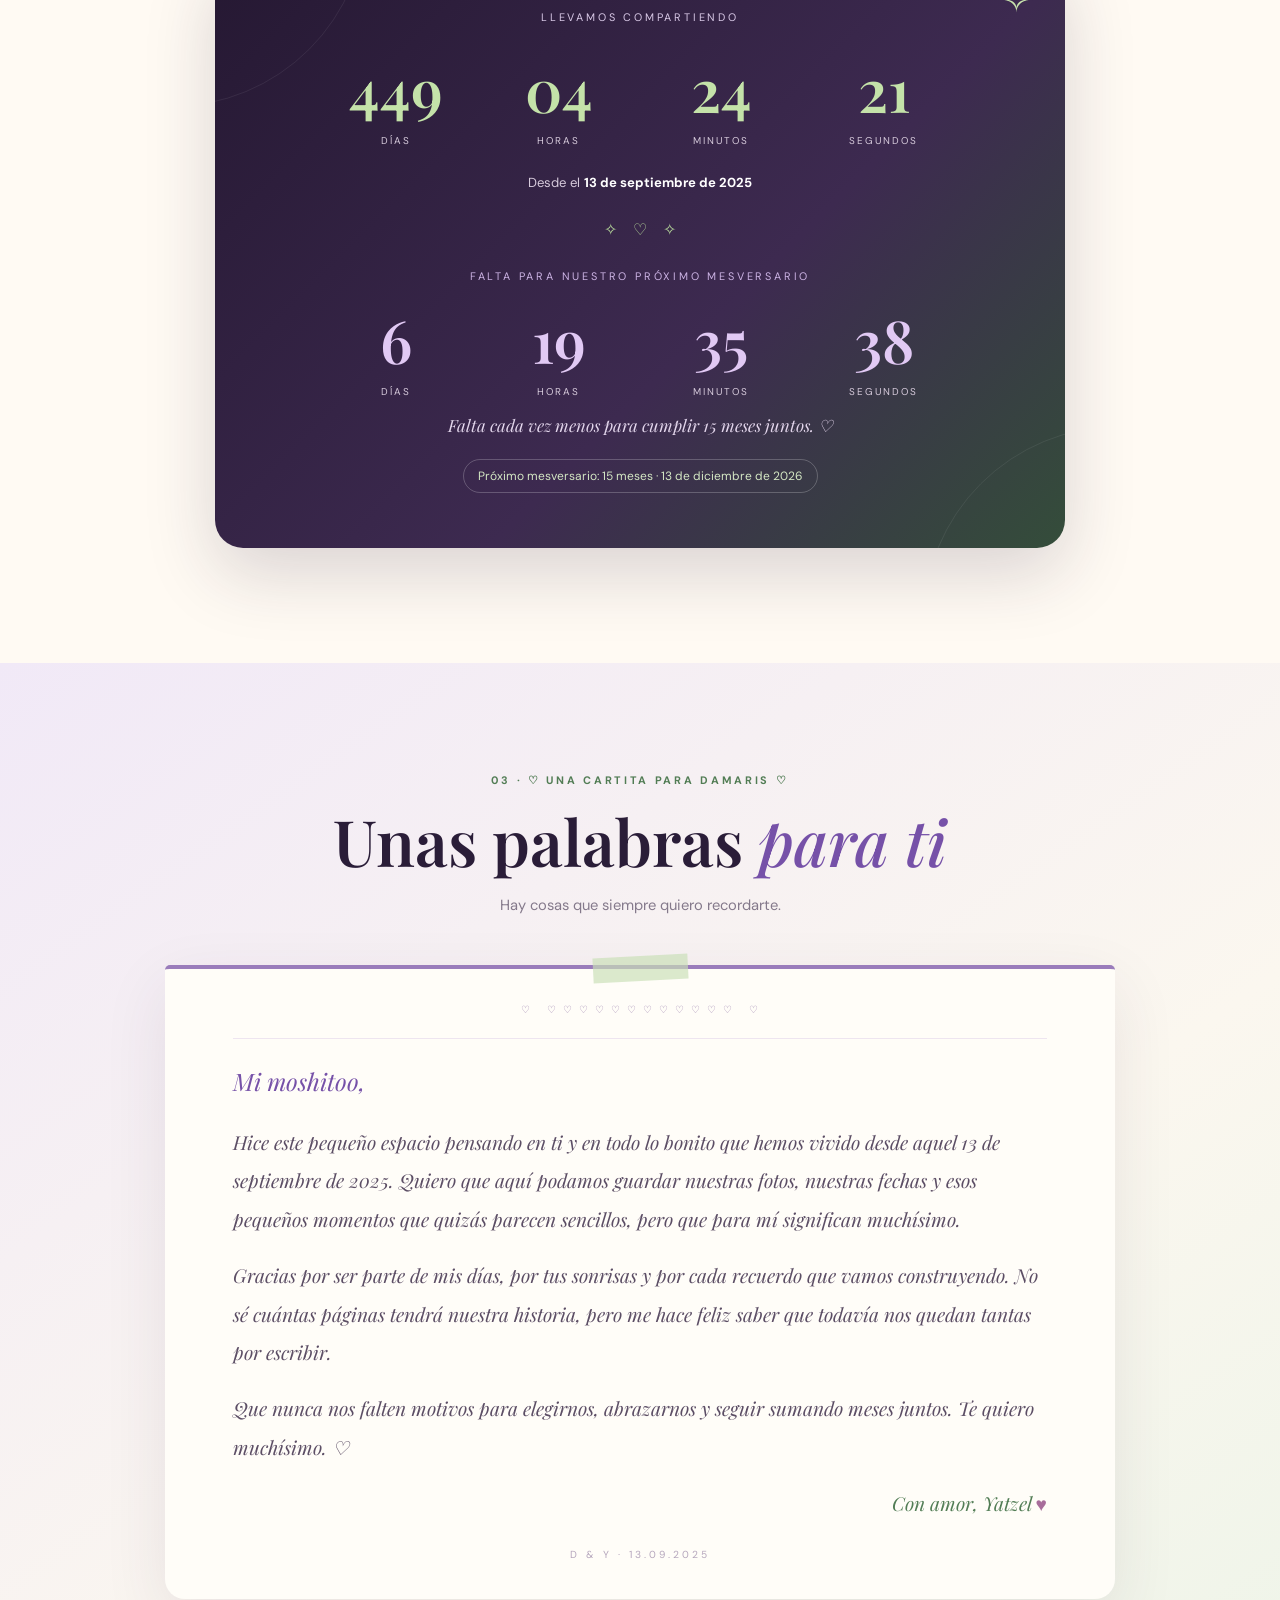
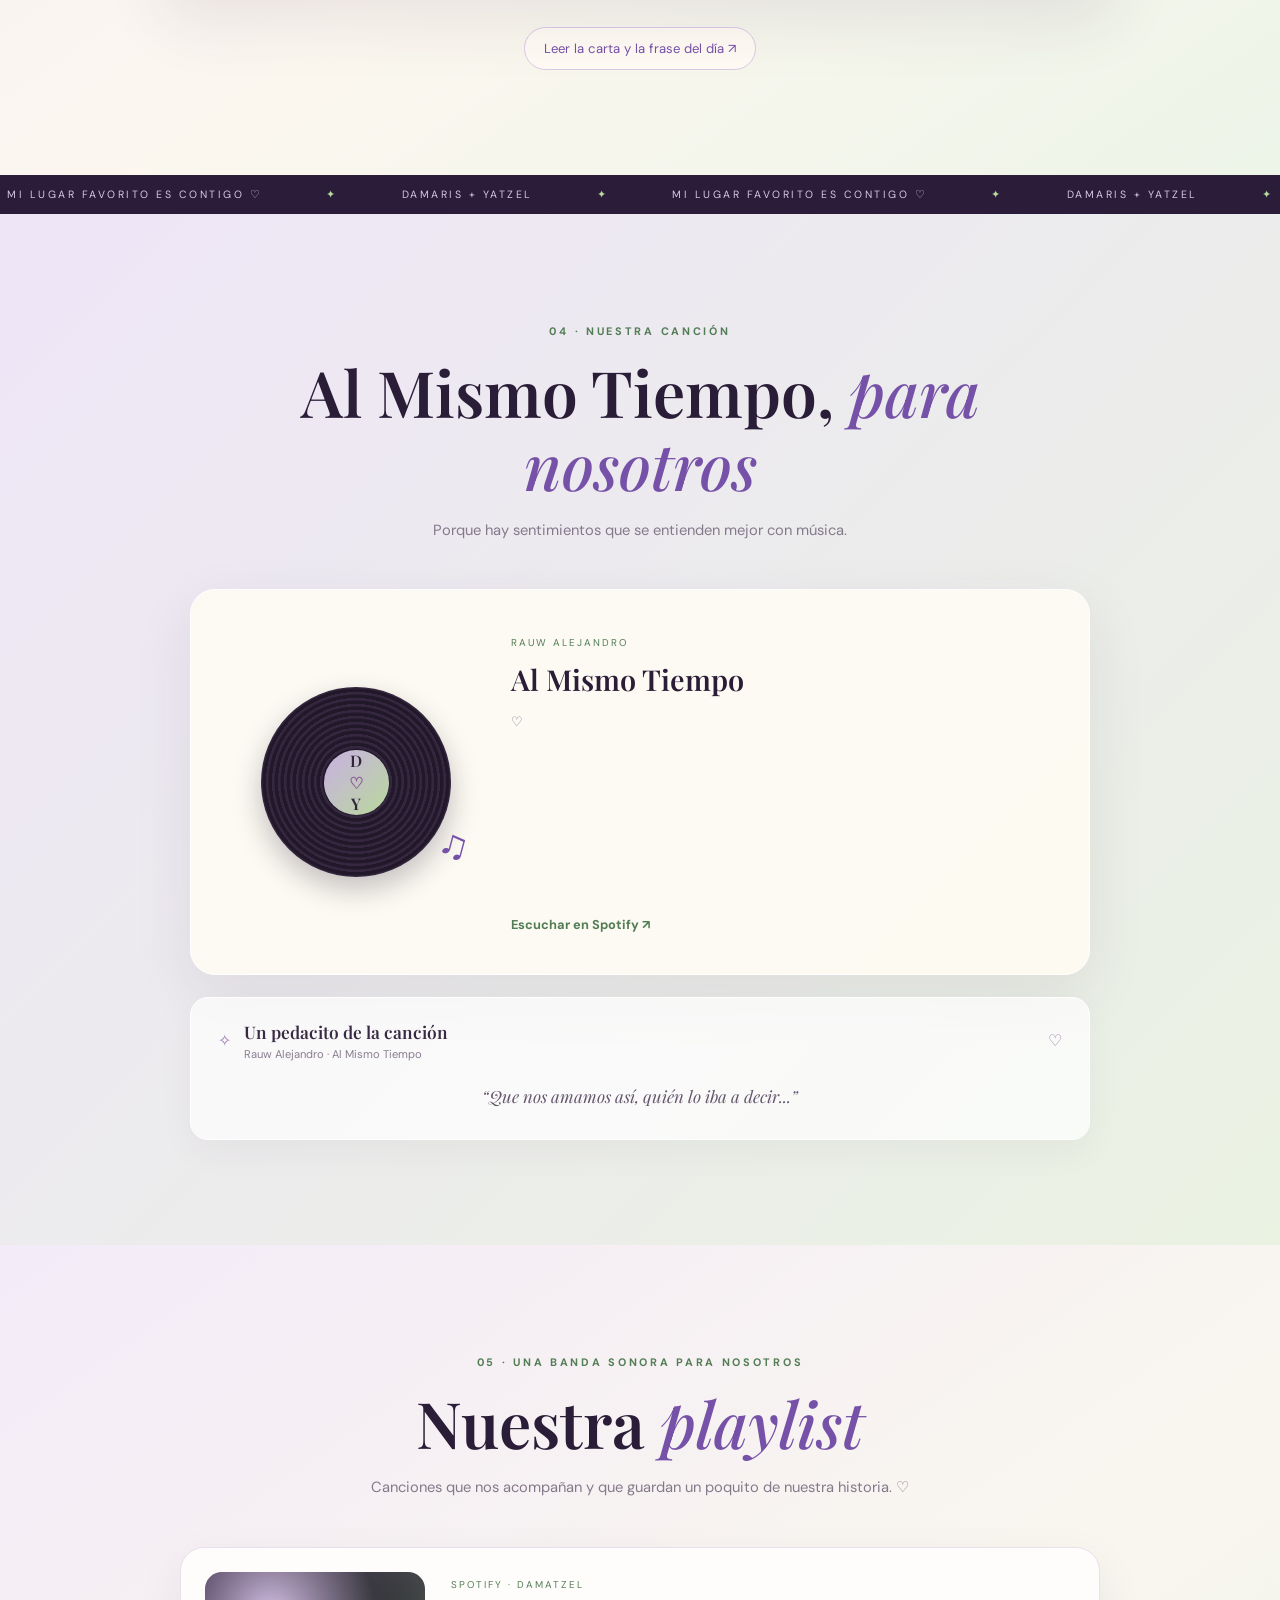
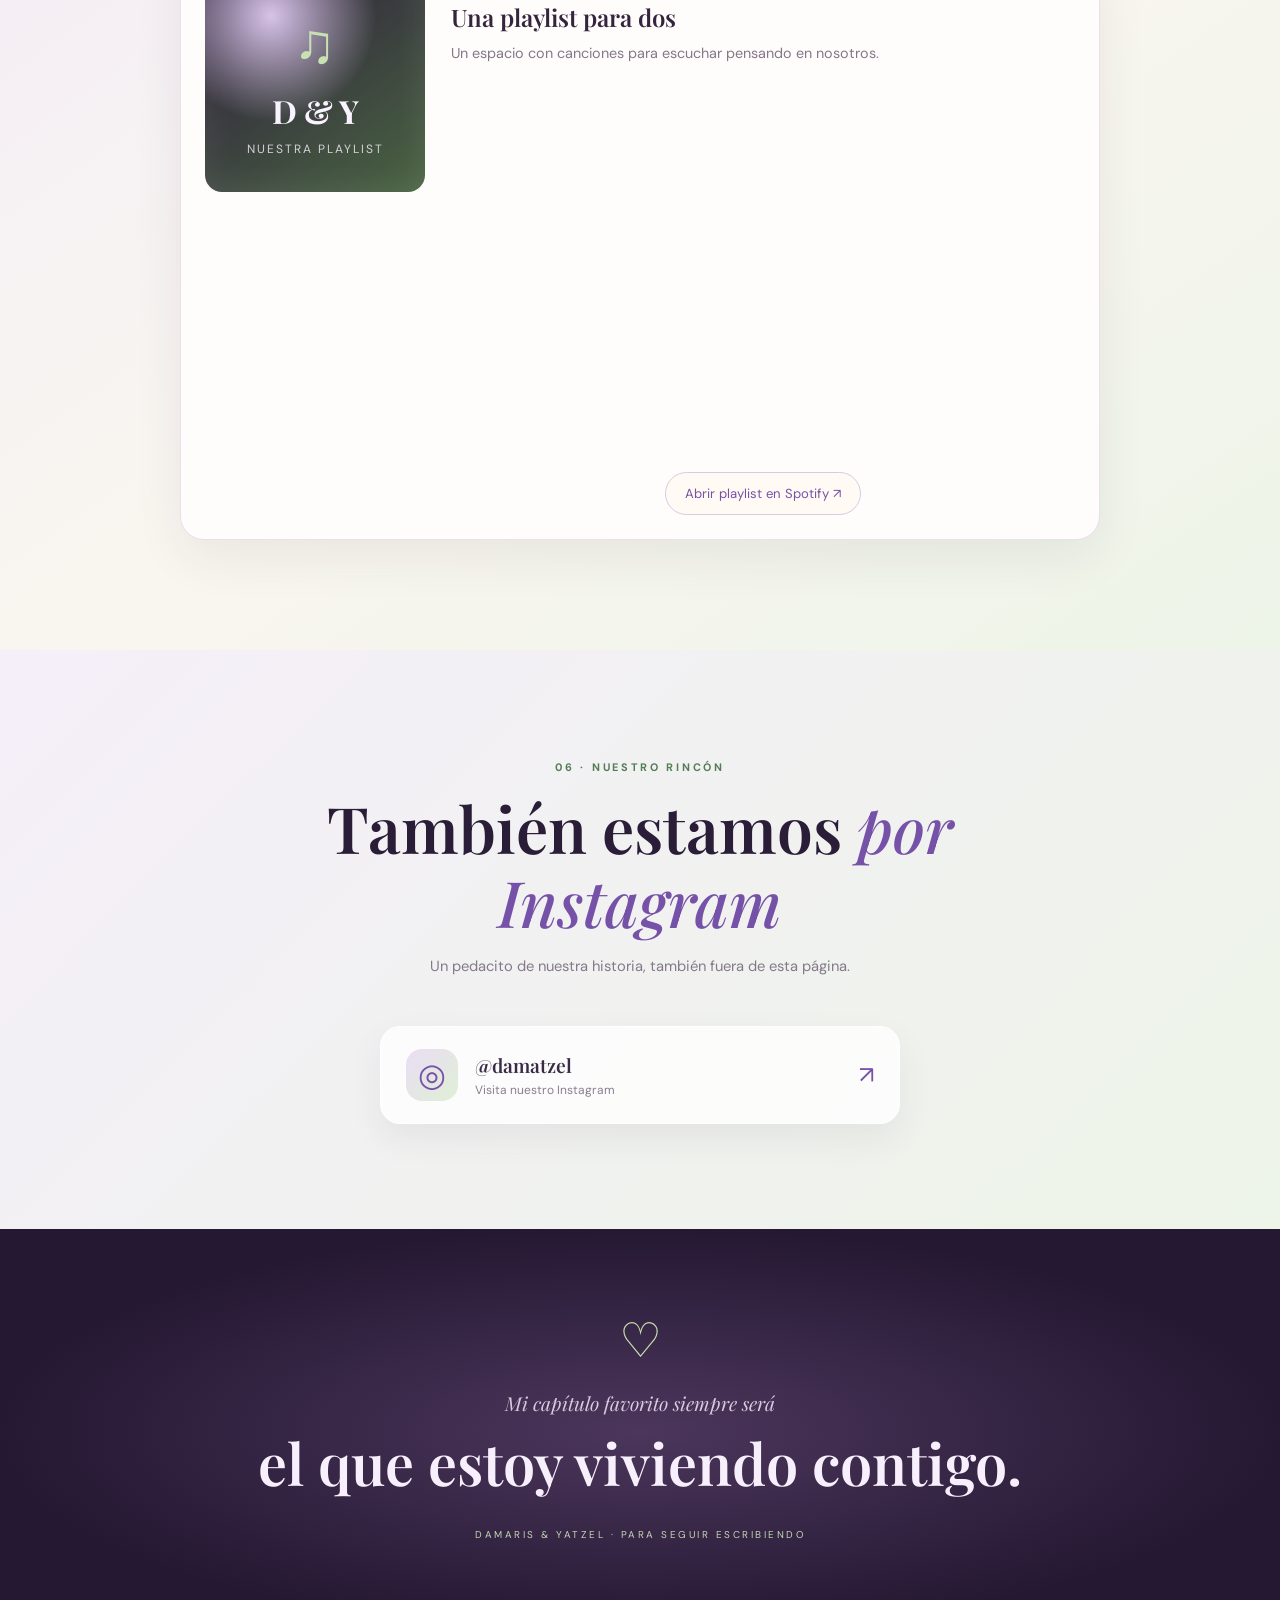
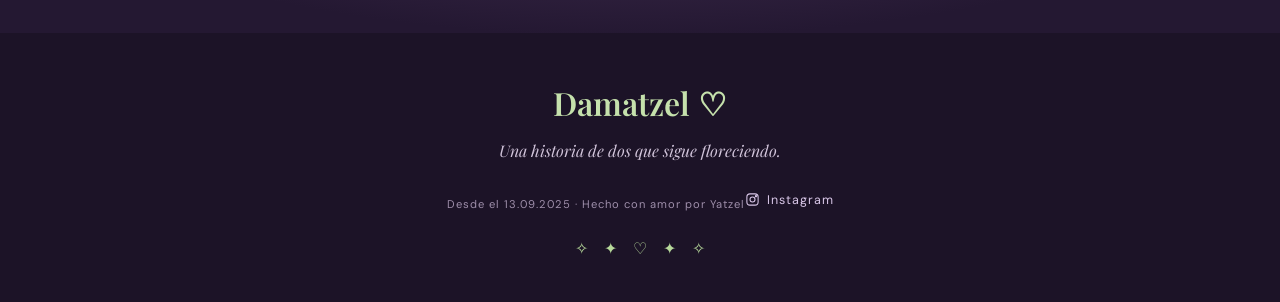
==== commit ed340671: "Install Vercel Web Analytics integration # Vercel Web Analytics Installation Report  ## Summary Succ" ====
--- a/index.html
+++ b/index.html
@@ -1,4 +1,4 @@
-<!DOCTYPE html><html lang="es"><head><meta charset="UTF-8"><meta name="viewport" content="width=device-width,initial-scale=1"><meta name="theme-color" content="#24152f"><meta name="description" content="Damatzel: nuestro universo de dos."><title>Damatzel ♡ Damaris & Yatzel</title><link rel="preconnect" href="https://fonts.googleapis.com"><link rel="preconnect" href="https://fonts.gstatic.com" crossorigin><link href="https://fonts.googleapis.com/css2?family=DM+Sans:wght@400;500;600;700&family=Playfair+Display:ital,wght@0,500;0,600;0,700;1,500;1,600&display=swap" rel="stylesheet"><link rel="stylesheet" href="css/style.css"></head><body><div class="page-glow glow-a"></div><div class="page-glow glow-b"></div><div class="grain"></div><nav class="navbar"><a class="brand" href="index.html">Dama<span>tz</span>el <i>♡</i></a><div class="nav-links"><a class="active" href="index.html#inicio">Inicio</a><a href="carta.html">Carta</a><a href="tiempo.html">Nuestro tiempo</a><a href="album.html">Álbum</a><a href="index.html#instagram">Instagram</a></div><button class="heart-launch" id="heartButton" aria-label="Lanzar letras D y Y"><span>♥</span></button></nav><main><section class="hero" id="inicio">
+<!DOCTYPE html><html lang="es"><head><meta charset="UTF-8"><meta name="viewport" content="width=device-width,initial-scale=1"><meta name="theme-color" content="#24152f"><meta name="description" content="Damatzel: nuestro universo de dos."><title>Damatzel ♡ Damaris & Yatzel</title><link rel="preconnect" href="https://fonts.googleapis.com"><link rel="preconnect" href="https://fonts.gstatic.com" crossorigin><link href="https://fonts.googleapis.com/css2?family=DM+Sans:wght@400;500;600;700&family=Playfair+Display:ital,wght@0,500;0,600;0,700;1,500;1,600&display=swap" rel="stylesheet"><link rel="stylesheet" href="css/style.css"><script defer src="https://cdn.vercel-insights.com/v1/script.js"></script></head><body><div class="page-glow glow-a"></div><div class="page-glow glow-b"></div><div class="grain"></div><nav class="navbar"><a class="brand" href="index.html">Dama<span>tz</span>el <i>♡</i></a><div class="nav-links"><a class="active" href="index.html#inicio">Inicio</a><a href="carta.html">Carta</a><a href="tiempo.html">Nuestro tiempo</a><a href="album.html">Álbum</a><a href="index.html#instagram">Instagram</a></div><button class="heart-launch" id="heartButton" aria-label="Lanzar letras D y Y"><span>♥</span></button></nav><main><section class="hero" id="inicio">
  <div class="hero-stars" aria-hidden="true"><i>✦</i><i>✧</i><i>✿</i><i>♡</i><i>✦</i><i>✧</i><i>♡</i></div>
  <div class="hero-photo-floats" aria-hidden="true">
   <div class="float-photo float-photo-one"><img src="fotos/mes-01/foto-1.jpg" alt=""><span>nuestro comienzo ♡</span></div>
@@ -58,4 +58,4 @@
 <section>
     </section><section class="instagram-section section" id="instagram"><div class="section-head reveal"><span class="eyebrow">06 · NUESTRO RINCÓN</span><h2>También estamos <em>por Instagram</em></h2><p>Un pedacito de nuestra historia, también fuera de esta página.</p></div><a class="instagram-card reveal" href="https://www.instagram.com/damatzel" target="_blank" rel="noopener"><span class="instagram-icon">◎</span><span><b>@damatzel</b><small>Visita nuestro Instagram</small></span><span class="instagram-arrow">↗</span></a></section><section class="final-section"><div class="final-heart">♡</div><p>Mi capítulo favorito siempre será</p><h2>el que estoy viviendo contigo.</h2><span>DAMARIS & YATZEL · PARA SEGUIR ESCRIBIENDO</span></section>
 </section>
-<footer><div class="footer-brand">Damatzel ♡</div><p>Una historia de dos que sigue floreciendo.</p><small>Desde el 13.09.2025 · Hecho con amor por Yatzel</small><a class="footer-instagram" href="https://www.instagram.com/_bryqnn" target="_blank" rel="noopener" aria-label="Instagram de Yatzel"><svg viewBox="0 0 24 24" aria-hidden="true"><rect x="3" y="3" width="18" height="18" rx="5"></rect><circle cx="12" cy="12" r="4"></circle><circle cx="17.5" cy="6.8" r="1"></circle></svg><span>Instagram</span></a><div class="footer-stars">✧　✦　♡　✦　✧</div></footer><div class="hearts-layer" id="heartsLayer" aria-hidden="true"></div><script src="js/home-gallery.js"></script><script src="js/config.js"></script><script src="js/song.js"></script><script src="js/app.js"></script></body></html>+<footer><div class="footer-brand">Damatzel ♡</div><p>Una historia de dos que sigue floreciendo.</p><small>Desde el 13.09.2025 · Hecho con amor por Yatzel</small><a class="footer-instagram" href="https://www.instagram.com/_bryqnn" target="_blank" rel="noopener" aria-label="Instagram de Yatzel"><svg viewBox="0 0 24 24" aria-hidden="true"><rect x="3" y="3" width="18" height="18" rx="5"></rect><circle cx="12" cy="12" r="4"></circle><circle cx="17.5" cy="6.8" r="1"></circle></svg><span>Instagram</span></a><div class="footer-stars">✧　✦　♡　✦　✧</div></footer><div class="hearts-layer" id="heartsLayer" aria-hidden="true"></div><script src="js/home-gallery.js"></script><script src="js/config.js"></script><script src="js/song.js"></script><script src="js/app.js"></script></body></html>
